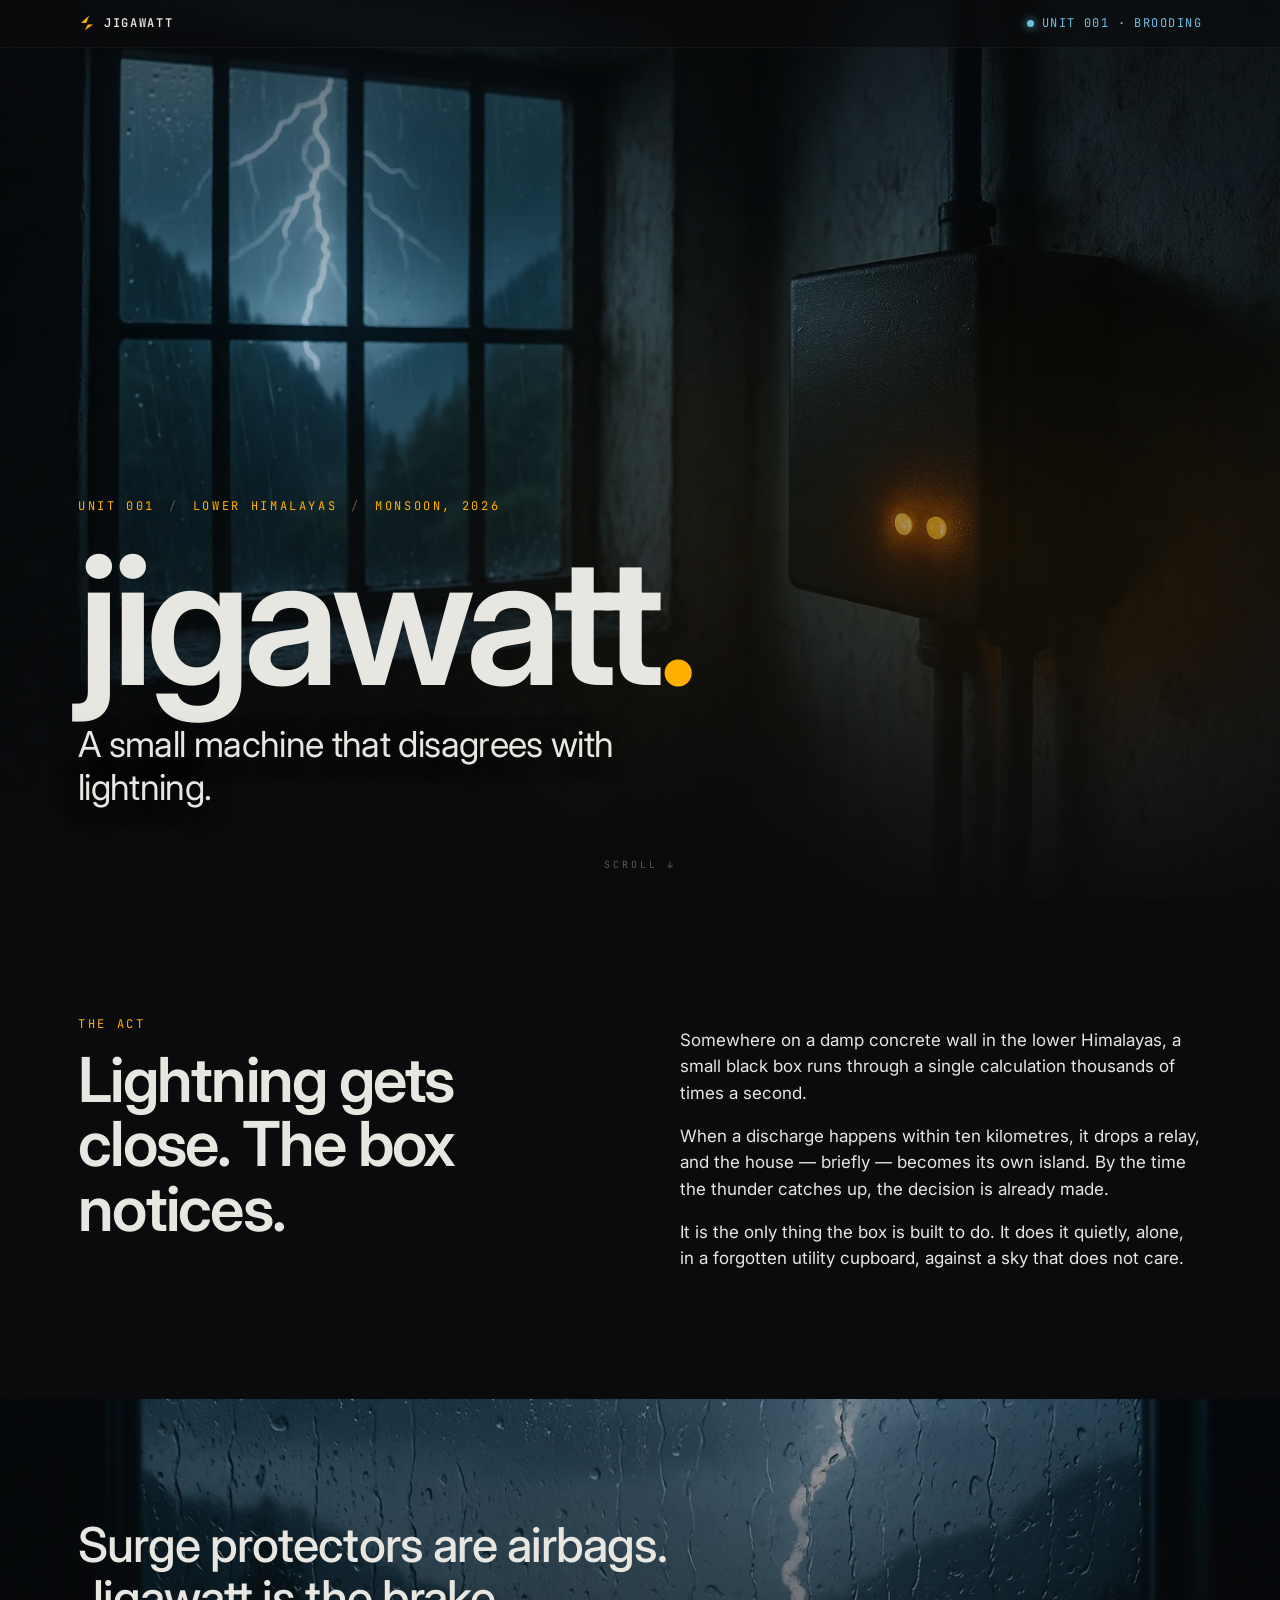
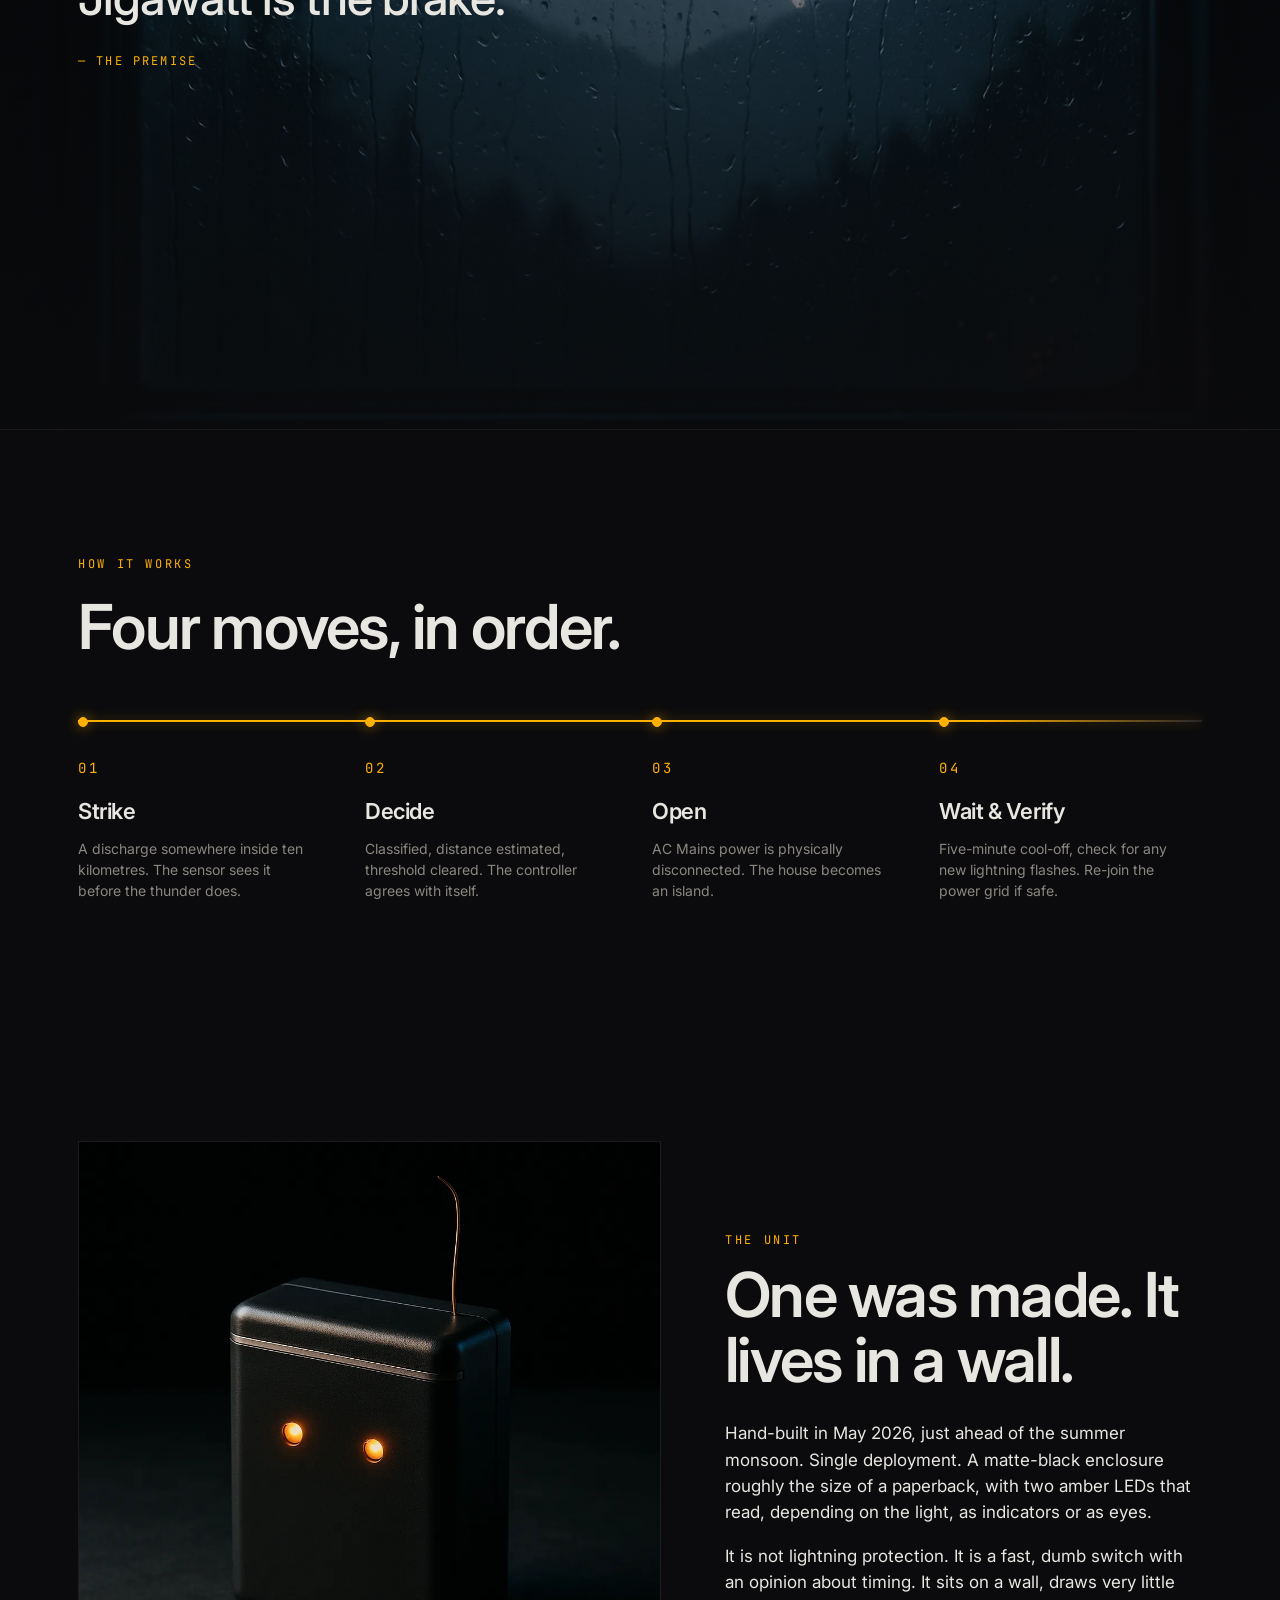
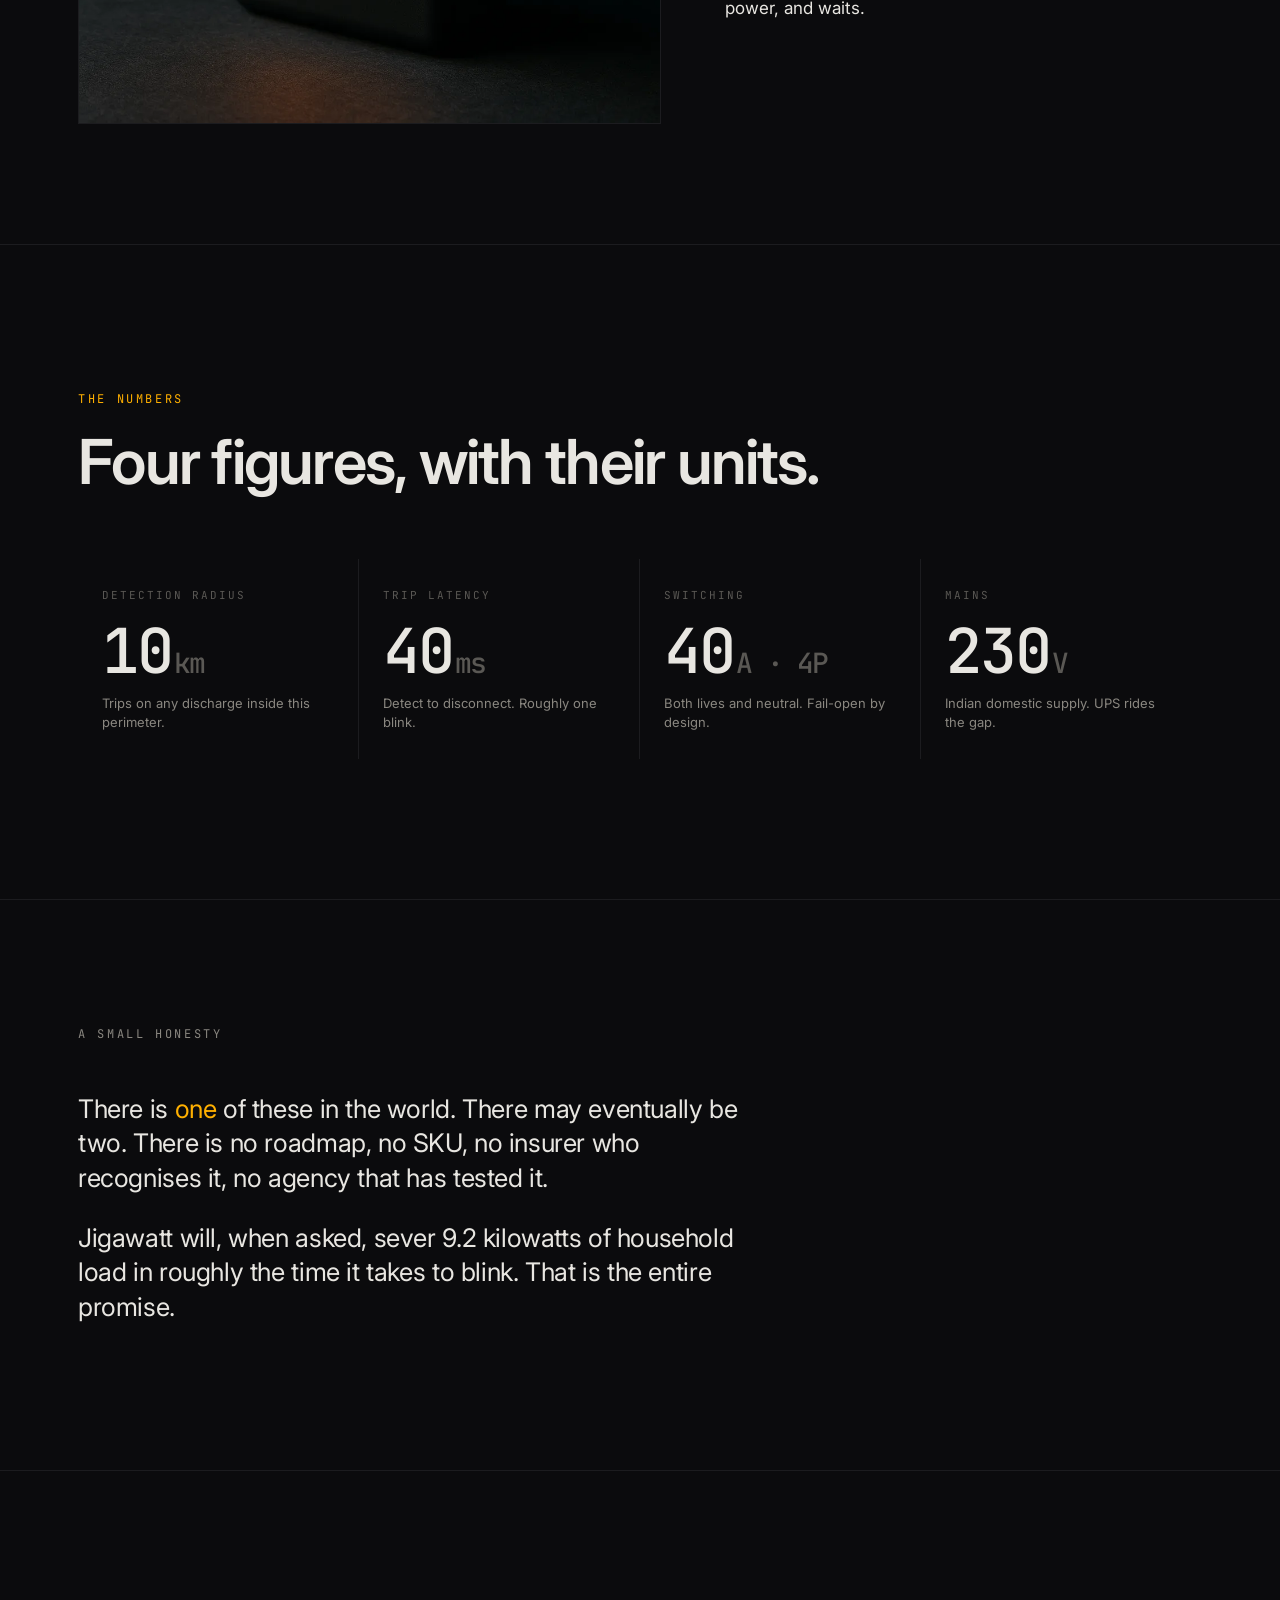
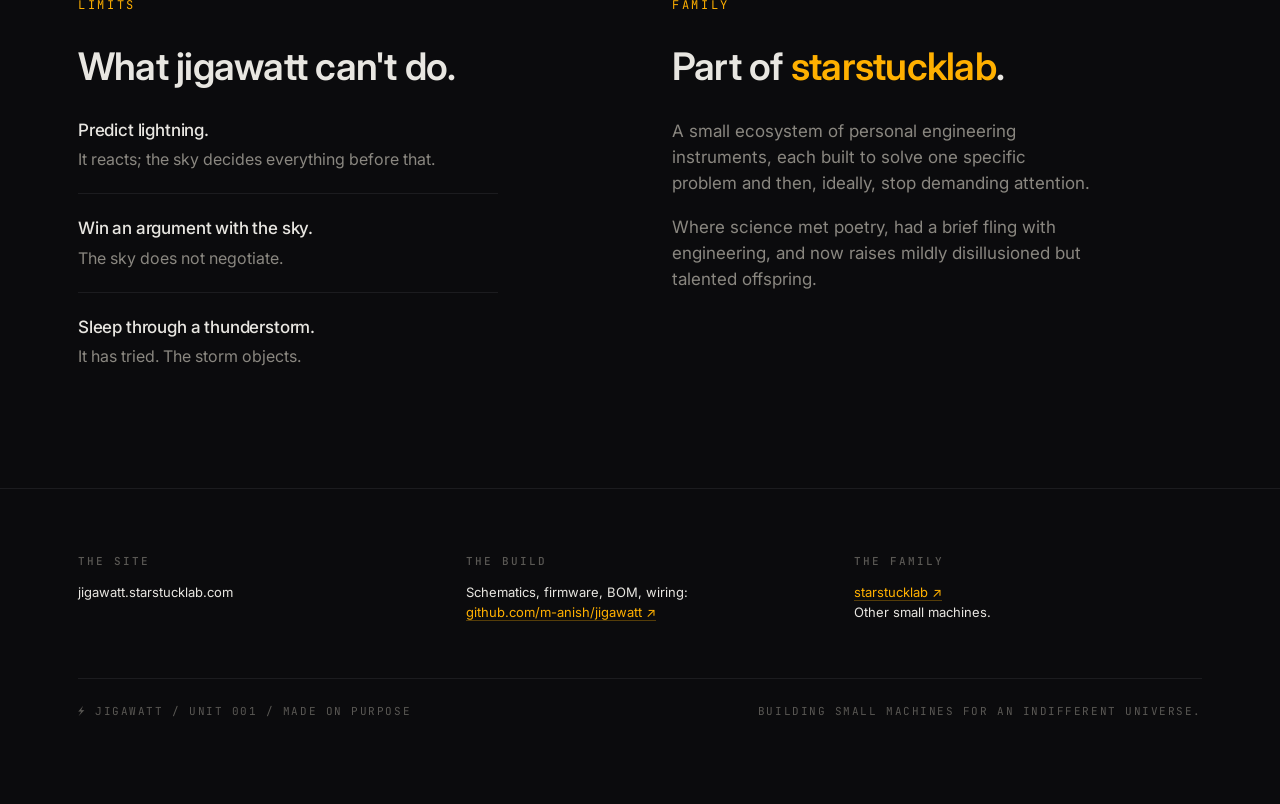
==== docs/index.html @ c7b8e73b "Replace mood-band quote with a jargon-free metaphor 'Surge protectors are insurance. This is a close" ====
<!DOCTYPE html>
<html lang="en">
<head>
  <meta charset="UTF-8" />
  <meta name="viewport" content="width=device-width, initial-scale=1.0" />
  <title>jigawatt — the first one, on purpose</title>
  <meta name="description" content="A small machine that listens for lightning and opens the mains contactor before the storm finishes its sentence. The first jigawatt, made on purpose. A starstucklab project." />
  <meta property="og:title" content="jigawatt" />
  <meta property="og:description" content="A small machine that disagrees with lightning. A starstucklab project." />
  <meta property="og:image" content="https://jigawatt.starstucklab.com/assets/hero.webp" />
  <meta property="og:type" content="website" />
  <meta name="theme-color" content="#0b0b0d" />

  <link rel="preconnect" href="https://fonts.googleapis.com">
  <link rel="preconnect" href="https://fonts.gstatic.com" crossorigin>
  <link href="https://fonts.googleapis.com/css2?family=Inter:wght@400;500;600&family=JetBrains+Mono:wght@400;500;600&display=swap" rel="stylesheet">
  <link rel="stylesheet" href="styles.css" />
  <link rel="icon" type="image/svg+xml" href="assets/mark.svg" />
</head>
<body>

<!-- ============ TOP BAR ============ -->
<header class="topbar">
  <div class="topbar-inner">
    <a href="#" class="brand">
      <img src="assets/mark.svg" alt="" aria-hidden="true" />
      jigawatt
    </a>
    <span class="status">
      <span class="dot"></span>
      <span class="status-text">Unit 001 · Brooding</span>
    </span>
  </div>
</header>

<!-- ============ HERO ============ -->
<section class="hero">
  <div class="hero-inner">
    <div class="hero-eyebrow">
      <span>Unit 001</span>
      <span class="sep">/</span>
      <span>Lower Himalayas</span>
      <span class="sep">/</span>
      <span>Monsoon, 2026</span>
    </div>
    <h1>jigawatt<span class="tail">.</span></h1>
    <p class="hero-tag">A small machine that disagrees with lightning.</p>
  </div>
  <div class="hero-scroll">scroll ↓</div>
</section>


<!-- ============ THE ACT ============ -->
<section class="text" id="act">
  <div class="wrap">
    <div class="cols-two">
      <div>
        <span class="kicker">The act</span>
        <h2 class="headline">Lightning gets close. The box notices.</h2>
      </div>
      <div class="prose">
        <p>
          Somewhere on a damp concrete wall in the lower Himalayas, a small black
          box runs through a single calculation thousands of times a second.
        </p>
        <p>
          When a discharge happens within ten kilometres, it drops a relay, and
          the house — briefly — becomes its own island. By the time the thunder
          catches up, the decision is already made.
        </p>
        <p>
          It is the only thing the box is built to do. It does it quietly,
          alone, in a forgotten utility cupboard, against a sky that does not
          care.
        </p>
      </div>
    </div>
  </div>
</section>


<!-- ============ MOOD BAND ============ -->
<section class="band mood">
  <div class="band-inner">
    <p class="band-quote">
      Surge protectors are airbags. Jigawatt is the brake.
    </p>
    <span class="band-attribution">— the premise</span>
  </div>
</section>


<!-- ============ TIMELINE / HOW IT WORKS ============ -->
<section class="timeline-section">
  <div class="wrap">
    <span class="kicker">How it works</span>
    <h2 class="headline">Four moves, in order.</h2>

    <div class="timeline" aria-label="How jigawatt works, in four steps">
      <div class="timeline-track" aria-hidden="true"></div>
      <ol class="timeline-steps">
        <li class="timeline-step">
          <span class="num">01</span>
          <span class="dot" aria-hidden="true"></span>
          <h3>Strike</h3>
          <p>A discharge somewhere inside ten kilometres. The sensor sees it before the thunder does.</p>
        </li>
        <li class="timeline-step">
          <span class="num">02</span>
          <span class="dot" aria-hidden="true"></span>
          <h3>Decide</h3>
          <p>Classified, distance estimated, threshold cleared. The controller agrees with itself.</p>
        </li>
        <li class="timeline-step">
          <span class="num">03</span>
          <span class="dot" aria-hidden="true"></span>
          <h3>Open</h3>
          <p>AC Mains power is physically disconnected. The house becomes an island.</p>
        </li>
        <li class="timeline-step">
          <span class="num">04</span>
          <span class="dot" aria-hidden="true"></span>
          <h3>Wait &amp; Verify</h3>
          <p>Five-minute cool-off, check for any new lightning flashes. Re-join the power grid if safe.</p>
        </li>
      </ol>
    </div>
  </div>
</section>


<!-- ============ THE UNIT ============ -->
<section class="feature">
  <div class="wrap">
    <div class="feature-grid">
      <div class="feature-image">
        <img src="assets/unit.webp" alt="The jigawatt unit: a matte black box with two amber indicator LEDs and a thin copper antenna." />
      </div>
      <div class="feature-text">
        <span class="kicker">The unit</span>
        <h2 class="headline">One was made. It lives in a wall.</h2>
        <div class="prose">
          <p>
            Hand-built in May 2026, just ahead of the summer monsoon. Single
            deployment. A matte-black enclosure
            roughly the size of a paperback, with two amber LEDs that read,
            depending on the light, as indicators or as eyes.
          </p>
          <p>
            It is not lightning protection. It is a fast, dumb switch with an
            opinion about timing. It sits on a wall, draws very little power,
            and waits.
          </p>
        </div>
      </div>
    </div>
  </div>
</section>


<!-- ============ THE NUMBERS ============ -->
<section class="numbers">
  <div class="wrap">
    <span class="kicker">The numbers</span>
    <h2 class="headline" style="margin-bottom:64px;">Four figures, with their units.</h2>
    <div class="numbers-grid">
      <div>
        <div class="label">Detection radius</div>
        <div class="big">10<span class="u">km</span></div>
        <div class="sub">Trips on any discharge inside this perimeter.</div>
      </div>
      <div>
        <div class="label">Trip latency</div>
        <div class="big">40<span class="u">ms</span></div>
        <div class="sub">Detect to disconnect. Roughly one blink.</div>
      </div>
      <div>
        <div class="label">Switching</div>
        <div class="big">40<span class="u">A · 4P</span></div>
        <div class="sub">Both lives and neutral. Fail-open by design.</div>
      </div>
      <div>
        <div class="label">Mains</div>
        <div class="big">230<span class="u">V</span></div>
        <div class="sub">Indian domestic supply. UPS rides the gap.</div>
      </div>
    </div>
  </div>
</section>


<!-- ============ WHAT IT ISN'T ============ -->
<section class="honesty">
  <div class="wrap">
    <span class="kicker">A small honesty</span>
    <div class="prose">
      <p>
        There is <em>one</em> of these in the world. There may eventually be two.
        There is no roadmap, no SKU, no insurer who recognises it, no agency
        that has tested it.
      </p>
      <p>
        Jigawatt will, when asked, sever 9.2 kilowatts of household load
        in roughly the time it takes to blink. That is the entire promise.
      </p>
    </div>
  </div>
</section>


<!-- ============ PROVENANCE ============ -->
<section class="provenance">
  <div class="wrap">
    <div class="cols-two">
      <div>
        <span class="kicker">Limits</span>
        <h2>What jigawatt can't do.</h2>
        <ul class="cant-list">
          <li>
            <strong>Predict lightning.</strong>
            It reacts; the sky decides everything before that.
          </li>
          <li>
            <strong>Win an argument with the sky.</strong>
            The sky does not negotiate.
          </li>
          <li>
            <strong>Sleep through a thunderstorm.</strong>
            It has tried. The storm objects.
          </li>
        </ul>
      </div>
      <div>
        <span class="kicker">Family</span>
        <h2>Part of <a href="https://starstucklab.com">starstucklab</a>.</h2>
        <p>
          A small ecosystem of personal engineering instruments, each built to
          solve one specific problem and then, ideally, stop demanding
          attention.
        </p>
        <p>
          Where science met poetry, had a brief fling with engineering, and now
          raises mildly disillusioned but talented offspring.
        </p>
      </div>
    </div>
  </div>
</section>


<!-- ============ FOOTER ============ -->
<footer>
  <div class="wrap">
    <div class="cols">
      <div>
        <h4>The site</h4>
        <p>jigawatt.starstucklab.com</p>
      </div>
      <div>
        <h4>The build</h4>
        <p>
          Schematics, firmware, BOM, wiring:<br>
          <a href="https://github.com/m-anish/jigawatt">github.com/m-anish/jigawatt&nbsp;↗</a>
        </p>
      </div>
      <div>
        <h4>The family</h4>
        <p>
          <a href="https://github.com/m-anish/starstucklab">starstucklab&nbsp;↗</a><br>
          Other small machines.
        </p>
      </div>
    </div>
    <div class="signoff">
      <span>⚡ Jigawatt / Unit 001 / Made on purpose</span>
      <span>Building small machines for an indifferent universe.</span>
    </div>
  </div>
</footer>


<!-- ============ STRIKE EFFECT OVERLAY ============ -->
<div class="jw-flash" aria-hidden="true"></div>
<svg class="jw-bolt" viewBox="0 0 200 400" aria-hidden="true">
  <path d="M 112 0 L 70 130 L 118 138 L 58 280 L 132 200 L 96 218 L 130 400"/>
  <path d="M 96 218 L 48 332"/>
  <path d="M 58 280 L 28 350"/>
</svg>

<script>
(function() {
  'use strict';
  const reduced = window.matchMedia('(prefers-reduced-motion: reduce)').matches;

  // ---------- timeline: light up sequentially when in view ----------
  const tlObs = new IntersectionObserver(function(entries) {
    entries.forEach(function(e) {
      if (e.isIntersecting) {
        e.target.classList.add('in-view');
        tlObs.unobserve(e.target);
      }
    });
  }, { threshold: 0.3 });
  document.querySelectorAll('.timeline').forEach(function(el) { tlObs.observe(el); });

  if (reduced) return;

  // ---------- strike + restore: the page goes greyscale, then comes back ----------
  const act     = document.getElementById('act');
  const restore = document.querySelector('.band.mood');
  const flash   = document.querySelector('.jw-flash');
  const bolt    = document.querySelector('.jw-bolt');
  const status  = document.querySelector('.status-text');
  if (!act || !restore || !flash || !bolt || !status) return;

  const BROODING = 'Unit 001 · Brooding';
  const TRIPPED  = 'Unit 001 · Tripped';

  let fired = false;
  const strikeObs = new IntersectionObserver(function(entries) {
    entries.forEach(function(e) {
      if (e.isIntersecting && !fired) {
        fired = true;
        runStrike();
        strikeObs.disconnect();
      }
    });
  }, { threshold: 0.35 });
  strikeObs.observe(act);

  // The restore observer arms itself only after the strike has fired;
  // entering the unit feature returns the page to colour.
  let restored = false;
  const restoreObs = new IntersectionObserver(function(entries) {
    entries.forEach(function(e) {
      if (e.isIntersecting && fired && !restored) {
        restored = true;
        runRestore();
        restoreObs.disconnect();
      }
    });
  }, { threshold: 0.4 });
  restoreObs.observe(restore);

  function runStrike() {
    // t=0: flash + bolt + shake fire; page begins desaturating
    document.body.classList.add('jw-shake');
    document.body.classList.add('tripped');
    flash.classList.add('on');
    bolt.classList.add('on');
    status.textContent = TRIPPED;

    // t≈130ms: flash clears
    setTimeout(function() { flash.classList.remove('on'); }, 130);

    // t≈320ms: bolt fades
    setTimeout(function() { bolt.classList.remove('on'); }, 320);

    // t≈420ms: stop shake — the page is now grey, the topbar is the only colour
    setTimeout(function() { document.body.classList.remove('jw-shake'); }, 420);
  }

  function runRestore() {
    // colour returns; status drops back to Brooding
    document.body.classList.remove('tripped');
    status.textContent = BROODING;
  }
})();
</script>

</body>
</html>
---- docs/styles.css ----
/* ============================================================
   jigawatt / unit 001
   marketing site — lab notebook meets high-voltage signage
   ============================================================ */

:root {
  --bg:        #0b0b0d;
  --bg-elev:   #131316;
  --bg-card:   #161619;
  --text:      #e8e6e1;
  --text-dim:  #8a8780;
  --text-mute: #5a5854;
  --accent:    #ffb000;
  --accent-2:  #6ec1e4;
  --border:    #26262a;
  --border-2:  #1c1c1f;

  --mono: 'JetBrains Mono', 'IBM Plex Mono', 'SFMono-Regular', ui-monospace, Menlo, monospace;
  --sans: 'Inter', -apple-system, BlinkMacSystemFont, 'Segoe UI', system-ui, sans-serif;

  --maxw: 1180px;
}

* { box-sizing: border-box; }

html, body {
  margin: 0;
  padding: 0;
  background: var(--bg);
  color: var(--text);
  font-family: var(--sans);
  font-size: 16px;
  line-height: 1.55;
  -webkit-font-smoothing: antialiased;
  -moz-osx-font-smoothing: grayscale;
}

a {
  color: var(--accent);
  text-decoration: none;
  border-bottom: 1px solid rgba(255,176,0,0.3);
  transition: border-color 120ms ease, color 120ms ease;
}
a:hover { border-color: var(--accent); }

/* Heading anchors: the amber colour identifies the link.
   An underline at heading size competes with the weight. */
h1 a, h2 a, h3 a {
  border-bottom: none;
}
h1 a:hover, h2 a:hover, h3 a:hover {
  border-bottom: none;
  opacity: 0.8;
}

::selection { background: var(--accent); color: #0b0b0d; }

/* ---------- layout ---------- */

.wrap {
  max-width: var(--maxw);
  margin: 0 auto;
  padding: 0 28px;
  position: relative;
}

section.text {
  padding: 110px 0;
}

p { color: var(--text); max-width: 64ch; }
p.lead {
  font-size: clamp(20px, 2.2vw, 26px);
  color: var(--text);
  max-width: 30ch;
  line-height: 1.25;
  letter-spacing: -0.01em;
}
p.dim { color: var(--text-dim); }

.kicker {
  font-family: var(--mono);
  font-size: 12px;
  letter-spacing: 0.22em;
  color: var(--accent);
  text-transform: uppercase;
  margin-bottom: 22px;
  display: inline-block;
}

h2.headline {
  font-size: clamp(34px, 5vw, 62px);
  letter-spacing: -0.028em;
  font-weight: 600;
  margin: 0 0 28px;
  line-height: 1.04;
  max-width: 22ch;
}

/* ---------- top bar ---------- */

.topbar {
  position: fixed;
  top: 0; left: 0; right: 0;
  z-index: 20;
  backdrop-filter: blur(10px) saturate(120%);
  -webkit-backdrop-filter: blur(10px) saturate(120%);
  background: rgba(11,11,13,0.55);
  border-bottom: 1px solid rgba(255,255,255,0.04);
}
.topbar-inner {
  max-width: var(--maxw);
  margin: 0 auto;
  padding: 14px 28px;
  display: flex;
  align-items: center;
  gap: 22px;
  font-family: var(--mono);
  font-size: 12px;
  letter-spacing: 0.12em;
  text-transform: uppercase;
  color: var(--text-dim);
}
.topbar .brand {
  display: inline-flex;
  align-items: center;
  gap: 8px;
  color: var(--text);
  font-weight: 600;
  letter-spacing: 0.14em;
  border: none;
}
.topbar .brand img { height: 18px; width: auto; }
.topbar .status {
  margin-left: auto;
  display: inline-flex;
  align-items: center;
  gap: 8px;
}
/* Status indicator: led colour and text track the device state.
   Brooding = blue (waiting, calm). Tripped = amber (active, alert).
   The text colour follows the led so they read as one signal. */
.topbar .status-text {
  color: var(--accent-2);
  transition: color 500ms ease;
}
.topbar .status .dot {
  width: 7px; height: 7px; border-radius: 50%;
  background: var(--accent-2);
  box-shadow: 0 0 10px var(--accent-2);
  animation: pulse 2.6s ease-in-out infinite;
  transition: background-color 500ms ease, box-shadow 500ms ease;
}
@keyframes pulse {
  0%, 100% { opacity: 1; }
  50%      { opacity: 0.35; }
}

/* ---------- hero (full-bleed) ---------- */

.hero {
  position: relative;
  min-height: 100vh;
  width: 100%;
  background-image:
    linear-gradient(180deg,
      rgba(11,11,13,0.55) 0%,
      rgba(11,11,13,0.15) 35%,
      rgba(11,11,13,0.55) 75%,
      rgba(11,11,13,0.95) 100%),
    url("assets/hero.webp");
  background-size: cover;
  background-position: center;
  display: flex;
  align-items: flex-end;
  overflow: hidden;
}
.hero::after {
  content: "";
  position: absolute;
  inset: 0;
  pointer-events: none;
  background: radial-gradient(ellipse at 80% 60%, rgba(255,176,0,0.06) 0%, transparent 50%);
}
.hero-inner {
  max-width: var(--maxw);
  margin: 0 auto;
  padding: 0 28px 90px;
  width: 100%;
  position: relative;
  z-index: 2;
}

.hero-eyebrow {
  font-family: var(--mono);
  font-size: 12px;
  letter-spacing: 0.22em;
  color: var(--accent);
  text-transform: uppercase;
  margin-bottom: 24px;
  display: flex;
  gap: 14px;
  align-items: center;
  flex-wrap: wrap;
}
.hero-eyebrow .sep { color: var(--text-mute); }

.hero h1 {
  font-size: clamp(72px, 14vw, 200px);
  line-height: 0.9;
  letter-spacing: -0.045em;
  margin: 0 0 22px;
  font-weight: 600;
  color: var(--text);
}
.hero h1 .tail { color: var(--accent); }

.hero-tag {
  font-family: var(--sans);
  font-size: clamp(24px, 2.8vw, 36px);
  font-weight: 400;
  color: var(--text);
  max-width: 26ch;
  letter-spacing: -0.018em;
  line-height: 1.22;
  margin: 0;
  text-shadow: 0 2px 24px rgba(0,0,0,0.5);
}

/* scroll cue */
.hero-scroll {
  position: absolute;
  bottom: 28px;
  left: 50%;
  transform: translateX(-50%);
  font-family: var(--mono);
  font-size: 10px;
  letter-spacing: 0.3em;
  text-transform: uppercase;
  color: var(--text-mute);
  z-index: 2;
}

/* ---------- text sections ---------- */

section.text .kicker { margin-bottom: 14px; }

.cols-two {
  display: grid;
  grid-template-columns: 1fr 1fr;
  gap: 80px;
  align-items: start;
}
@media (max-width: 800px) {
  .cols-two { grid-template-columns: 1fr; gap: 32px; }
}

.prose p {
  font-size: 17px;
  color: var(--text);
}
.prose p + p { margin-top: 16px; }
.prose em { color: var(--text); font-style: italic; }

/* ---------- full-bleed image bands ---------- */

.band {
  position: relative;
  width: 100%;
  min-height: 70vh;
  background-size: cover;
  background-position: center;
}
.band.mood {
  background-image:
    linear-gradient(180deg, rgba(11,11,13,0.4), rgba(11,11,13,0.85)),
    url("assets/mood.webp");
}
.band-inner {
  max-width: var(--maxw);
  margin: 0 auto;
  padding: 120px 28px;
  position: relative;
  z-index: 2;
}
.band-quote {
  font-size: clamp(28px, 4vw, 48px);
  letter-spacing: -0.02em;
  line-height: 1.1;
  font-weight: 500;
  max-width: 22ch;
  margin: 0;
  color: var(--text);
}
.band-attribution {
  font-family: var(--mono);
  font-size: 12px;
  letter-spacing: 0.18em;
  text-transform: uppercase;
  color: var(--accent);
  margin-top: 28px;
  display: inline-block;
}

/* ---------- timeline ---------- */

.timeline-section {
  padding: 120px 0;
  border-top: 1px solid var(--border-2);
}
.timeline {
  margin-top: 60px;
  position: relative;
}
.timeline-track {
  position: relative;
  height: 2px;
  background: var(--border);
  margin-bottom: 28px;
  overflow: visible;
}
.timeline-track::before {
  content: "";
  position: absolute;
  top: 0; left: 0;
  height: 100%;
  width: 0;
  background: linear-gradient(90deg, var(--accent) 0%, var(--accent) 80%, rgba(255,176,0,0.0) 100%);
  box-shadow: 0 0 12px rgba(255,176,0,0.4);
  transition: width 1.8s cubic-bezier(.22,.61,.36,1);
}
.timeline.in-view .timeline-track::before {
  width: 100%;
}

.timeline-steps {
  list-style: none;
  margin: 0;
  padding: 0;
  display: grid;
  grid-template-columns: repeat(4, 1fr);
  gap: 24px;
  position: relative;
}
.timeline-step {
  position: relative;
  padding-top: 8px;
}
.timeline-step .dot {
  position: absolute;
  top: -33px; left: 0;
  width: 10px; height: 10px;
  border-radius: 50%;
  background: var(--bg);
  border: 1.5px solid var(--border);
  transition: background 200ms ease, border-color 200ms ease, box-shadow 300ms ease;
}
.timeline.in-view .timeline-step .dot {
  background: var(--accent);
  border-color: var(--accent);
  box-shadow: 0 0 14px rgba(255,176,0,0.6);
}
.timeline-step:nth-child(1) .dot { transition-delay: 0.10s; }
.timeline-step:nth-child(2) .dot { transition-delay: 0.55s; }
.timeline-step:nth-child(3) .dot { transition-delay: 1.00s; }
.timeline-step:nth-child(4) .dot { transition-delay: 1.45s; }

.timeline-step .num {
  font-family: var(--mono);
  font-size: 14px;
  letter-spacing: 0.18em;
  color: var(--text-mute);
  display: block;
  margin-bottom: 14px;
  transition: color 300ms ease;
}
.timeline.in-view .timeline-step .num { color: var(--accent); }
.timeline-step:nth-child(1) .num { transition-delay: 0.10s; }
.timeline-step:nth-child(2) .num { transition-delay: 0.55s; }
.timeline-step:nth-child(3) .num { transition-delay: 1.00s; }
.timeline-step:nth-child(4) .num { transition-delay: 1.45s; }

.timeline-step h3 {
  font-size: 22px;
  letter-spacing: -0.02em;
  margin: 0 0 10px;
  font-weight: 600;
  color: var(--text);
}
.timeline-step p {
  font-size: 14px;
  color: var(--text-dim);
  line-height: 1.5;
  margin: 0;
  max-width: 26ch;
}

@media (max-width: 800px) {
  .timeline-steps { grid-template-columns: 1fr 1fr; gap: 36px 24px; }
}
@media (max-width: 480px) {
  .timeline-steps { grid-template-columns: 1fr; gap: 28px; }
  .timeline-track { display: none; }
  .timeline-step { padding-left: 22px; }
  .timeline-step .dot { top: 14px; left: 0; }
}

/* ---------- strike effect overlay ---------- */

.jw-flash {
  position: fixed;
  inset: 0;
  pointer-events: none;
  z-index: 50;
  background:
    radial-gradient(ellipse 60% 60% at 50% 45%,
      rgba(220,235,255,0.55) 0%,
      rgba(150,200,240,0.25) 35%,
      rgba(0,0,0,0) 70%);
  opacity: 0;
  transition: opacity 90ms ease-out;
}
.jw-flash.on { opacity: 1; transition-duration: 30ms; }

.jw-bolt {
  position: fixed;
  top: 8vh; left: 50%;
  transform: translateX(-50%);
  width: clamp(200px, 28vw, 360px);
  height: auto;
  z-index: 51;
  pointer-events: none;
  opacity: 0;
  filter:
    drop-shadow(0 0 18px rgba(180,220,255,0.85))
    drop-shadow(0 0 4px rgba(255,255,255,0.95));
  transition: opacity 90ms ease-out;
}
.jw-bolt.on { opacity: 1; transition-duration: 40ms; }
.jw-bolt path {
  fill: none;
  stroke: #f4f7ff;
  stroke-width: 2.5;
  stroke-linecap: round;
  stroke-linejoin: round;
}

@keyframes jw-shake {
  0%   { transform: translate(0, 0); }
  18%  { transform: translate(-3px, 1px); }
  36%  { transform: translate(3px, -1px); }
  54%  { transform: translate(-2px, 1px); }
  72%  { transform: translate(2px, -1px); }
  90%  { transform: translate(-1px, 0); }
  100% { transform: translate(0, 0); }
}
.jw-shake { animation: jw-shake 420ms cubic-bezier(.36,.07,.19,.97) both; }

/* ---------- tripped state: page desaturates, topbar stays in colour ----------
   The topbar (<header>) is excluded from the filter, so its amber dot + status
   text remain the only source of colour while the page is "tripped". */

section, footer {
  transition: filter 900ms ease;
}
body.tripped section,
body.tripped footer {
  filter: grayscale(1) brightness(0.86);
}

body.tripped .topbar .status-text {
  color: var(--accent);
}
body.tripped .topbar .status .dot {
  background: var(--accent);
  box-shadow: 0 0 16px var(--accent), 0 0 4px var(--accent);
}

@media (prefers-reduced-motion: reduce) {
  .jw-flash, .jw-bolt { display: none !important; }
  .jw-shake { animation: none !important; }
  section, footer { transition: none !important; }
  .timeline-track::before { transition: none !important; width: 100% !important; }
  .timeline-step .dot, .timeline-step .num { transition: none !important; }
}

/* ---------- unit feature (product shot) ---------- */

.feature {
  padding: 120px 0;
}
.feature-grid {
  display: grid;
  grid-template-columns: 1.1fr 0.9fr;
  gap: 64px;
  align-items: center;
}
@media (max-width: 800px) {
  .feature-grid { grid-template-columns: 1fr; gap: 36px; }
}
.feature-image {
  position: relative;
  aspect-ratio: 1 / 1;
  background:
    radial-gradient(ellipse at 60% 40%, rgba(255,176,0,0.06), transparent 60%),
    var(--bg-elev);
  border: 1px solid var(--border-2);
  overflow: hidden;
}
.feature-image img {
  display: block;
  width: 100%;
  height: 100%;
  object-fit: cover;
}
.feature-text .kicker { margin-bottom: 14px; }

/* ---------- the numbers (marketing stats) ---------- */

.numbers {
  padding: 140px 0;
  border-top: 1px solid var(--border-2);
  border-bottom: 1px solid var(--border-2);
}
.numbers-grid {
  display: grid;
  grid-template-columns: repeat(4, 1fr);
  gap: 0;
}
@media (max-width: 800px) {
  .numbers-grid { grid-template-columns: repeat(2, 1fr); }
}
.numbers-grid > div {
  padding: 28px 24px;
  border-right: 1px solid var(--border-2);
}
.numbers-grid > div:last-child { border-right: none; }
@media (max-width: 800px) {
  .numbers-grid > div:nth-child(2) { border-right: none; }
  .numbers-grid > div { border-bottom: 1px solid var(--border-2); }
  .numbers-grid > div:nth-last-child(-n+2) { border-bottom: none; }
}
.numbers .label {
  font-family: var(--mono);
  font-size: 11px;
  letter-spacing: 0.18em;
  text-transform: uppercase;
  color: var(--text-mute);
  margin-bottom: 16px;
}
.numbers .big {
  font-family: var(--mono);
  font-size: clamp(36px, 5vw, 62px);
  font-weight: 500;
  letter-spacing: -0.03em;
  color: var(--text);
  line-height: 1;
}
.numbers .big .u {
  color: var(--text-mute);
  font-size: 0.45em;
  margin-left: 2px;
}
.numbers .sub {
  font-size: 13px;
  color: var(--text-dim);
  margin-top: 12px;
  line-height: 1.45;
}

/* ---------- isn't (honesty section) ---------- */

.honesty {
  padding: 120px 0;
}
.honesty .kicker { color: var(--text-dim); }
.honesty p {
  font-size: clamp(20px, 2vw, 26px);
  line-height: 1.35;
  letter-spacing: -0.015em;
  max-width: 42ch;
  color: var(--text);
  font-weight: 400;
}
.honesty p + p { margin-top: 22px; }
.honesty em { color: var(--accent); font-style: normal; }

/* ---------- provenance ---------- */

.provenance {
  padding: 120px 0;
  border-top: 1px solid var(--border-2);
}
.provenance .cols-two { gap: 64px; }
.provenance h2 {
  font-size: clamp(28px, 3vw, 38px);
  letter-spacing: -0.02em;
  margin: 0 0 22px;
  font-weight: 600;
}
.provenance p {
  font-size: 17px;
  color: var(--text-dim);
  max-width: 38ch;
}
.provenance p + p { margin-top: 14px; }

.cant-list {
  list-style: none;
  padding: 0;
  margin: 0;
  max-width: 42ch;
}
.cant-list li {
  padding: 22px 0;
  border-bottom: 1px solid var(--border-2);
  font-size: 16px;
  line-height: 1.5;
  color: var(--text-dim);
}
.cant-list li:first-child { padding-top: 0; }
.cant-list li:last-child { border-bottom: none; padding-bottom: 0; }
.cant-list li strong {
  display: block;
  color: var(--text);
  font-weight: 500;
  font-size: 17px;
  letter-spacing: -0.01em;
  margin-bottom: 4px;
}

/* ---------- footer ---------- */

footer {
  border-top: 1px solid var(--border-2);
  padding: 64px 0 84px;
  color: var(--text-dim);
  font-size: 13px;
}
footer .cols {
  display: grid;
  grid-template-columns: repeat(3, 1fr);
  gap: 40px;
}
@media (max-width: 700px) {
  footer .cols { grid-template-columns: 1fr; }
}
footer h4 {
  font-family: var(--mono);
  font-size: 11px;
  letter-spacing: 0.18em;
  color: var(--text-mute);
  text-transform: uppercase;
  margin: 0 0 12px;
  font-weight: 500;
}
footer p { margin: 0; max-width: none; }
footer .signoff {
  margin-top: 56px;
  padding-top: 24px;
  border-top: 1px solid var(--border-2);
  font-family: var(--mono);
  font-size: 11px;
  letter-spacing: 0.14em;
  color: var(--text-mute);
  display: flex;
  justify-content: space-between;
  gap: 18px;
  flex-wrap: wrap;
  text-transform: uppercase;
}
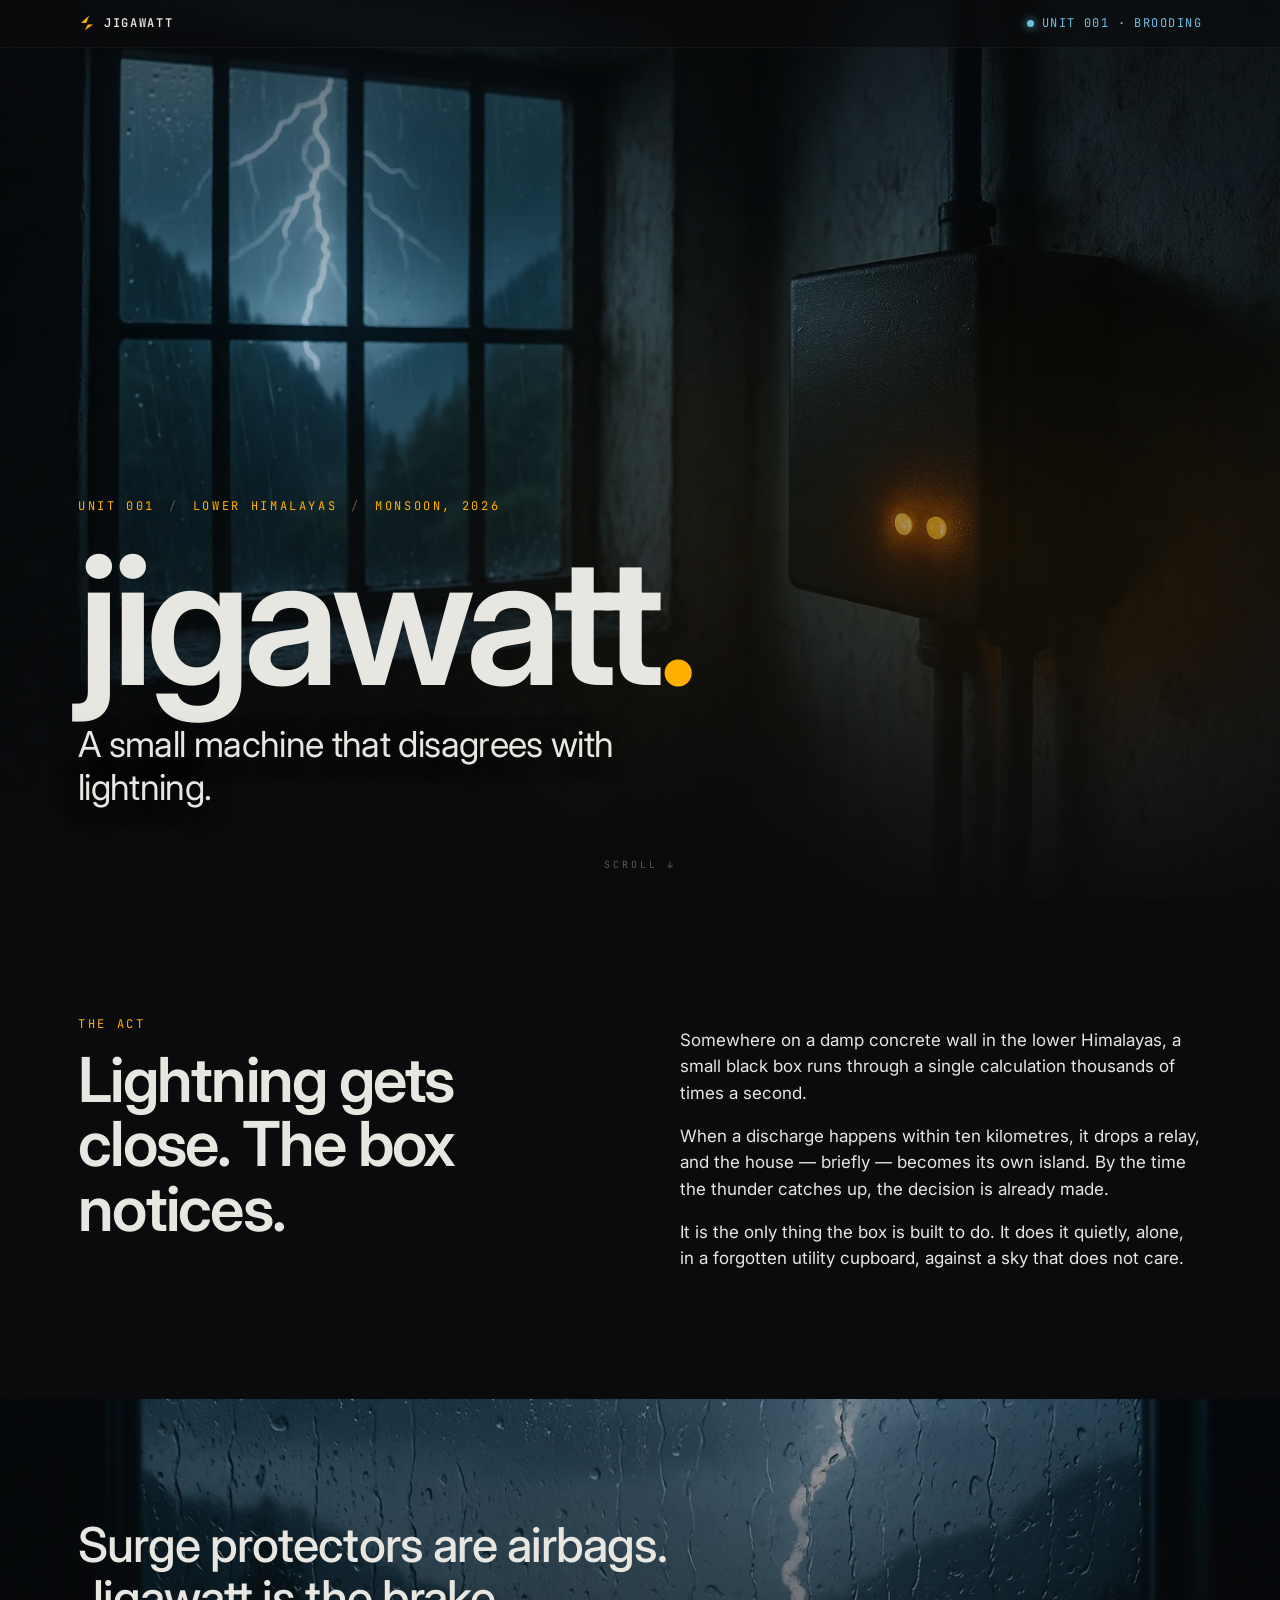
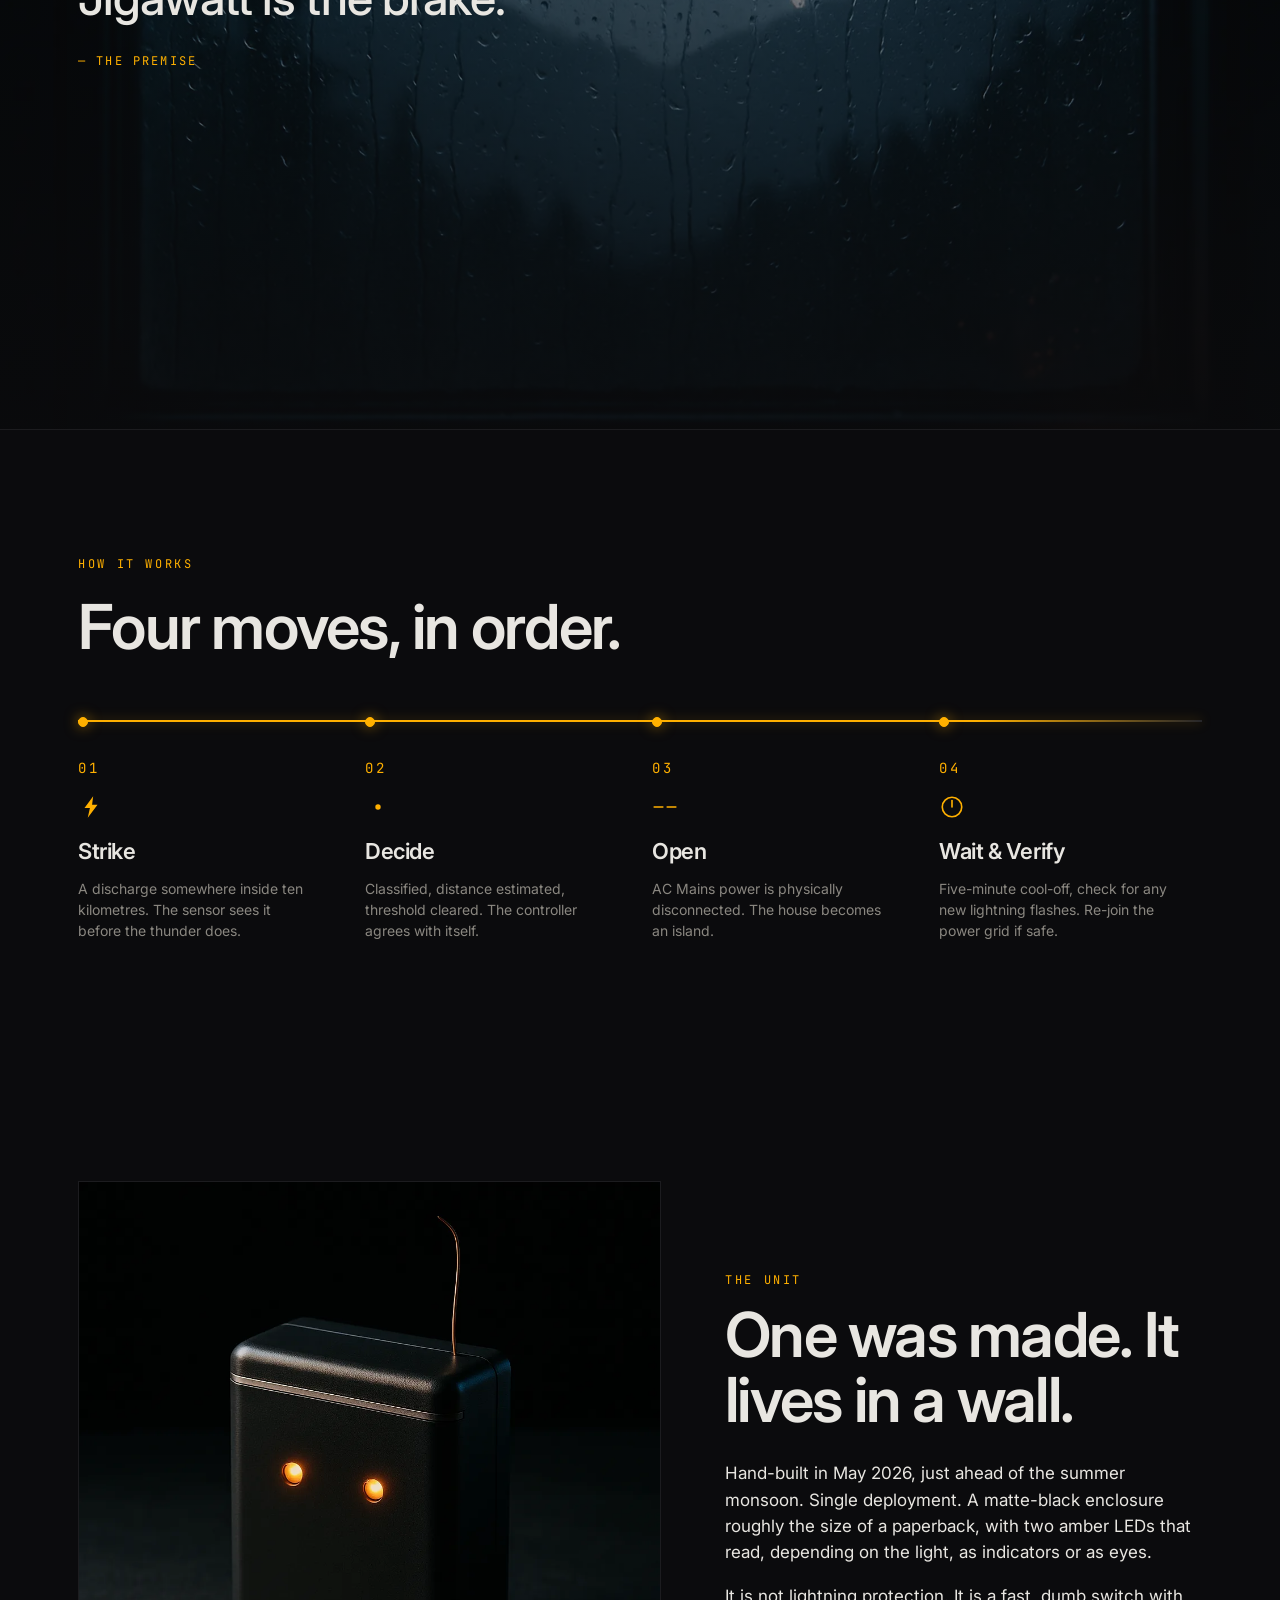
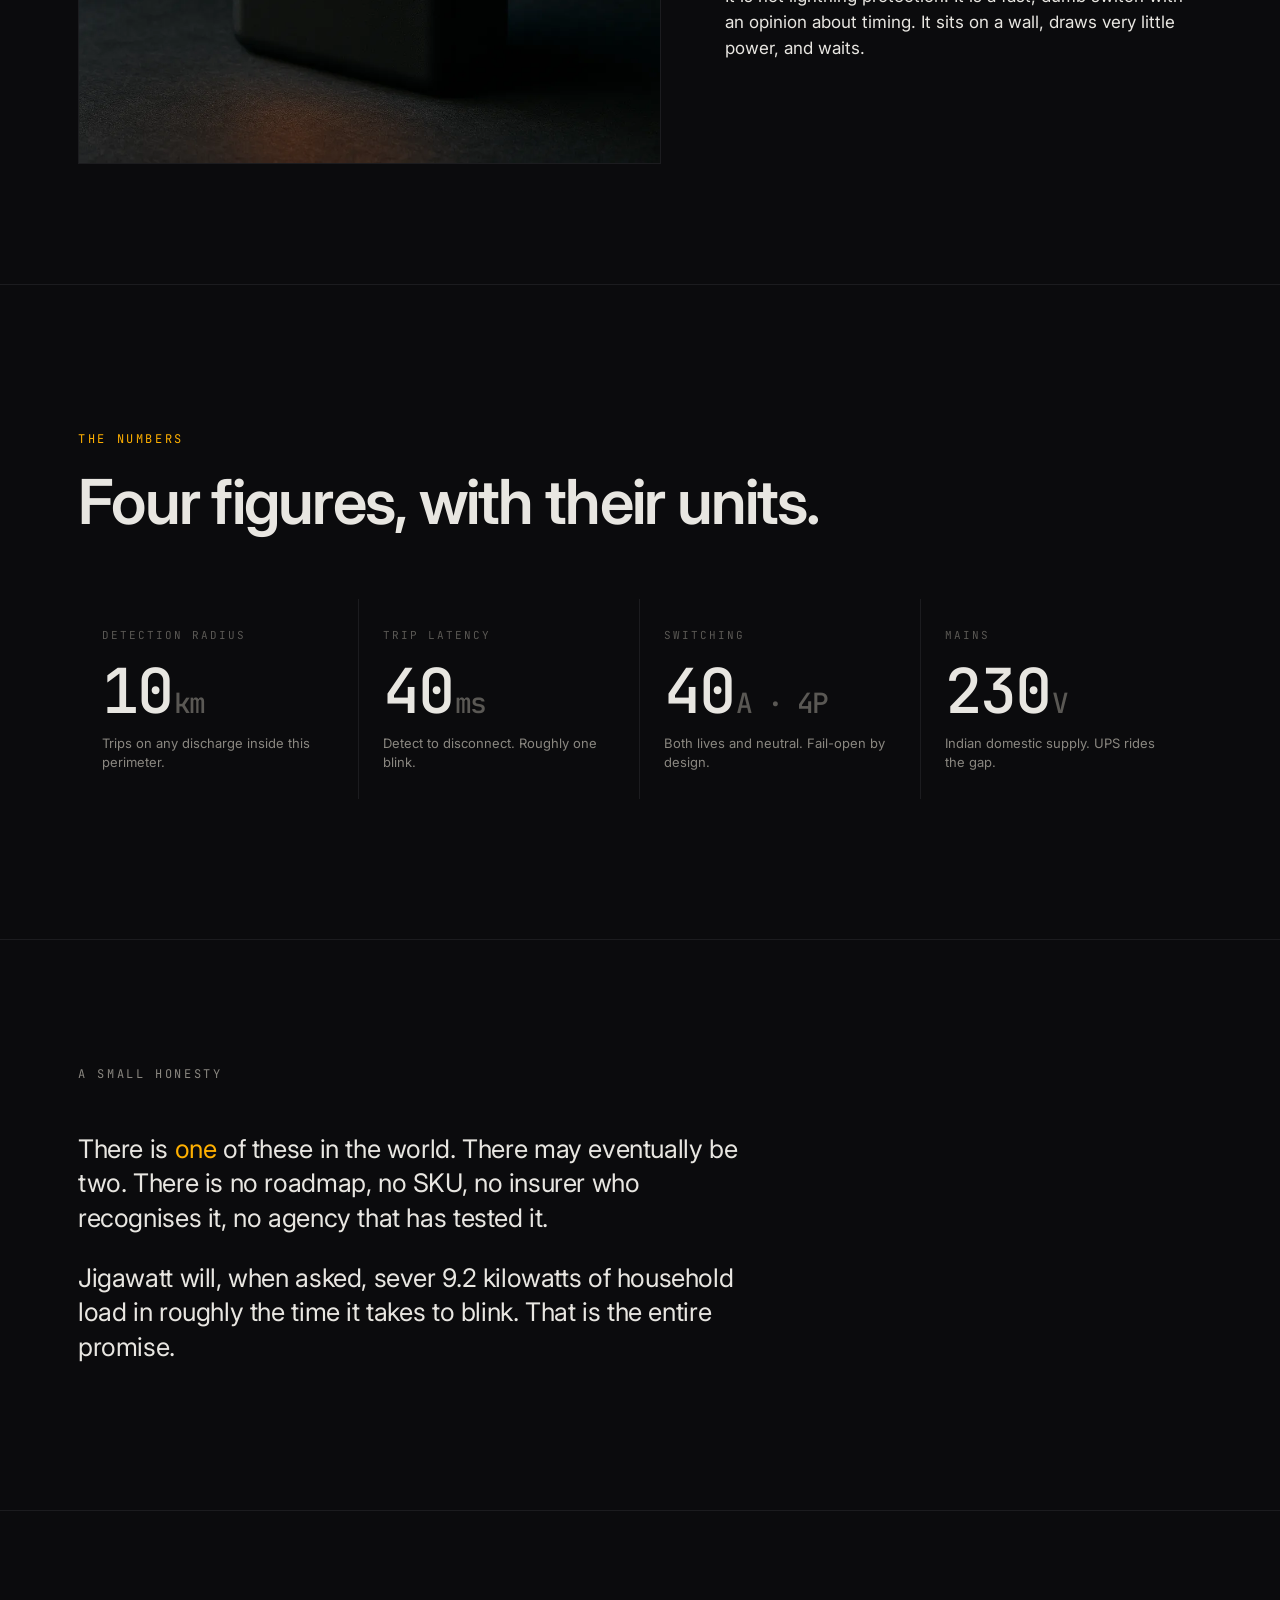
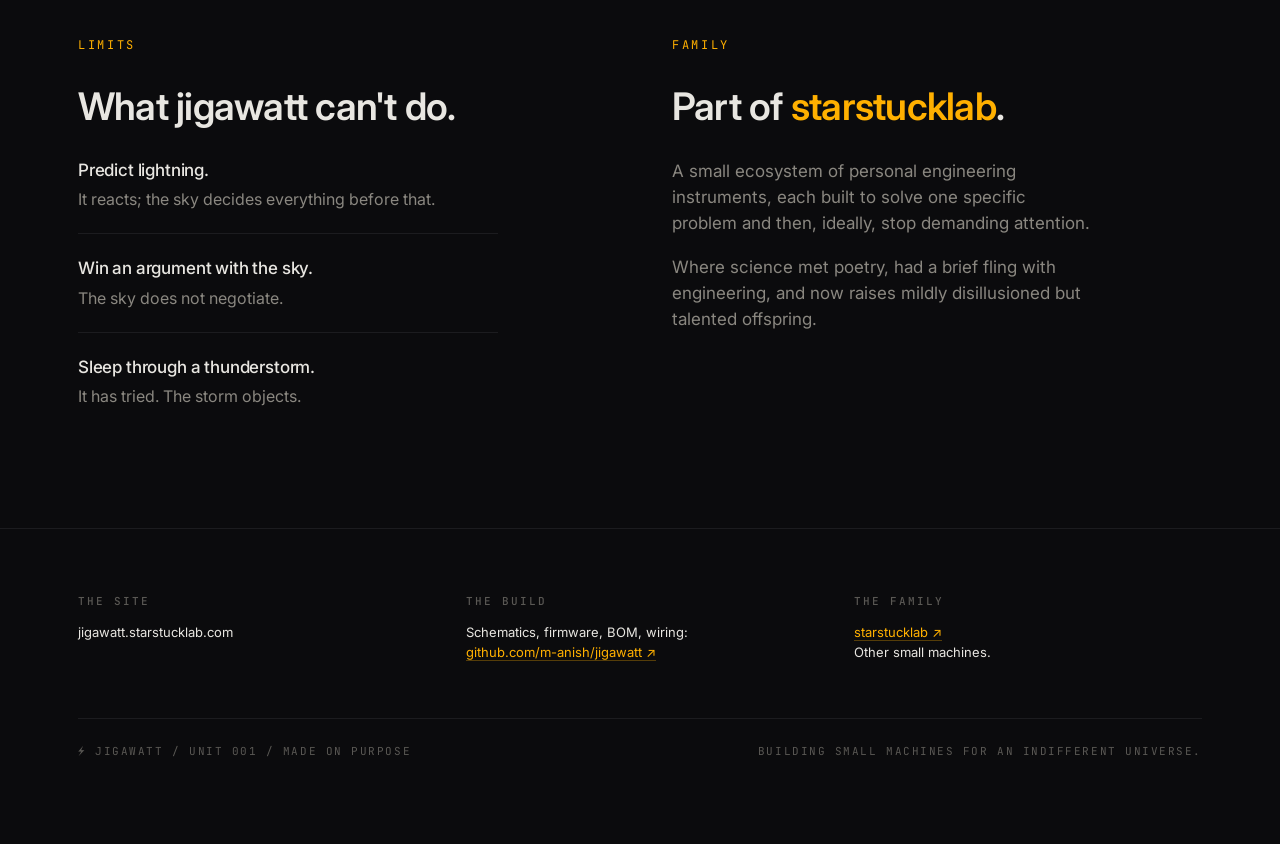
==== commit 6adec6a6: "Higher activation thresholds + per-step icons with subtle motion - Timeline trigger threshold 0.3 ->" ====
--- a/docs/index.html
+++ b/docs/index.html
@@ -102,24 +102,40 @@
         <li class="timeline-step">
           <span class="num">01</span>
           <span class="dot" aria-hidden="true"></span>
+          <svg class="step-icon icon-strike" viewBox="0 0 24 24" aria-hidden="true">
+            <path d="M14 2 L6 13 L11 13 L9 22 L18 10 L13 10 Z"/>
+          </svg>
           <h3>Strike</h3>
           <p>A discharge somewhere inside ten kilometres. The sensor sees it before the thunder does.</p>
         </li>
         <li class="timeline-step">
           <span class="num">02</span>
           <span class="dot" aria-hidden="true"></span>
+          <svg class="step-icon icon-decide" viewBox="0 0 24 24" aria-hidden="true">
+            <circle cx="12" cy="12" r="2.5"/>
+            <circle class="ring" cx="12" cy="12" r="6"/>
+            <circle class="ring" cx="12" cy="12" r="10"/>
+          </svg>
           <h3>Decide</h3>
           <p>Classified, distance estimated, threshold cleared. The controller agrees with itself.</p>
         </li>
         <li class="timeline-step">
           <span class="num">03</span>
           <span class="dot" aria-hidden="true"></span>
+          <svg class="step-icon icon-open" viewBox="0 0 24 24" aria-hidden="true">
+            <line x1="2"  y1="12" x2="10" y2="12"/>
+            <line x1="14" y1="12" x2="22" y2="12"/>
+          </svg>
           <h3>Open</h3>
           <p>AC Mains power is physically disconnected. The house becomes an island.</p>
         </li>
         <li class="timeline-step">
           <span class="num">04</span>
           <span class="dot" aria-hidden="true"></span>
+          <svg class="step-icon icon-wait" viewBox="0 0 24 24" aria-hidden="true">
+            <circle cx="12" cy="12" r="9" fill="none"/>
+            <line class="hand" x1="12" y1="12" x2="12" y2="6"/>
+          </svg>
           <h3>Wait &amp; Verify</h3>
           <p>Five-minute cool-off, check for any new lightning flashes. Re-join the power grid if safe.</p>
         </li>
@@ -300,7 +316,7 @@
         tlObs.unobserve(e.target);
       }
     });
-  }, { threshold: 0.3 });
+  }, { threshold: 0.5 });
   document.querySelectorAll('.timeline').forEach(function(el) { tlObs.observe(el); });
 
   if (reduced) return;
@@ -339,7 +355,7 @@
         restoreObs.disconnect();
       }
     });
-  }, { threshold: 0.4 });
+  }, { threshold: 0.6 });
   restoreObs.observe(restore);
 
   function runStrike() {
--- a/docs/styles.css
+++ b/docs/styles.css
@@ -380,6 +380,73 @@
 .timeline-step:nth-child(3) .num { transition-delay: 1.00s; }
 .timeline-step:nth-child(4) .num { transition-delay: 1.45s; }
 
+/* per-step icons: color-match the dot, small motion on activation */
+.step-icon {
+  display: block;
+  width: 26px;
+  height: 26px;
+  margin: 0 0 14px;
+  color: var(--text-mute);
+  transition: color 400ms ease;
+}
+.step-icon path,
+.step-icon circle:not([fill="none"]) {
+  fill: currentColor;
+}
+.step-icon circle[fill="none"],
+.step-icon line {
+  fill: none;
+  stroke: currentColor;
+  stroke-width: 1.5;
+  stroke-linecap: round;
+}
+.icon-decide .ring { fill: none; stroke: currentColor; stroke-width: 1; }
+
+.timeline.in-view .step-icon { color: var(--accent); }
+.timeline-step:nth-child(1) .step-icon { transition-delay: 0.10s; }
+.timeline-step:nth-child(2) .step-icon { transition-delay: 0.55s; }
+.timeline-step:nth-child(3) .step-icon { transition-delay: 1.00s; }
+.timeline-step:nth-child(4) .step-icon { transition-delay: 1.45s; }
+
+/* DECIDE — pulse rings outward */
+.icon-decide .ring {
+  transform-origin: 12px 12px;
+  opacity: 0;
+}
+.timeline.in-view .icon-decide .ring:nth-of-type(2) {
+  animation: pulse-ring 2.2s ease-out 0.65s infinite;
+}
+.timeline.in-view .icon-decide .ring:nth-of-type(3) {
+  animation: pulse-ring 2.2s ease-out 1.30s infinite;
+}
+@keyframes pulse-ring {
+  0%   { opacity: 0;   transform: scale(0.4); }
+  25%  { opacity: 0.7; }
+  100% { opacity: 0;   transform: scale(1.2); }
+}
+
+/* OPEN — two contacts slide apart */
+.icon-open line {
+  transform-origin: 12px 12px;
+  transition: transform 700ms cubic-bezier(.36,.07,.19,.97) 1.00s;
+}
+.icon-open line:nth-of-type(1) { transform: translateX(2px); }
+.icon-open line:nth-of-type(2) { transform: translateX(-2px); }
+.timeline.in-view .icon-open line:nth-of-type(1) { transform: translateX(0); }
+.timeline.in-view .icon-open line:nth-of-type(2) { transform: translateX(0); }
+
+/* WAIT — clock hand sweeps once */
+.icon-wait .hand {
+  transform-origin: 12px 12px;
+}
+.timeline.in-view .icon-wait .hand {
+  animation: clock-sweep 3.2s linear 1.45s;
+}
+@keyframes clock-sweep {
+  from { transform: rotate(0deg); }
+  to   { transform: rotate(360deg); }
+}
+
 .timeline-step h3 {
   font-size: 22px;
   letter-spacing: -0.02em;
@@ -481,7 +548,12 @@
   .jw-shake { animation: none !important; }
   section, footer { transition: none !important; }
   .timeline-track::before { transition: none !important; width: 100% !important; }
-  .timeline-step .dot, .timeline-step .num { transition: none !important; }
+  .timeline-step .dot, .timeline-step .num, .step-icon { transition: none !important; }
+  .icon-decide .ring, .icon-open line, .icon-wait .hand {
+    animation: none !important;
+    transition: none !important;
+  }
+  .icon-decide .ring { opacity: 1; }
 }
 
 /* ---------- unit feature (product shot) ---------- */
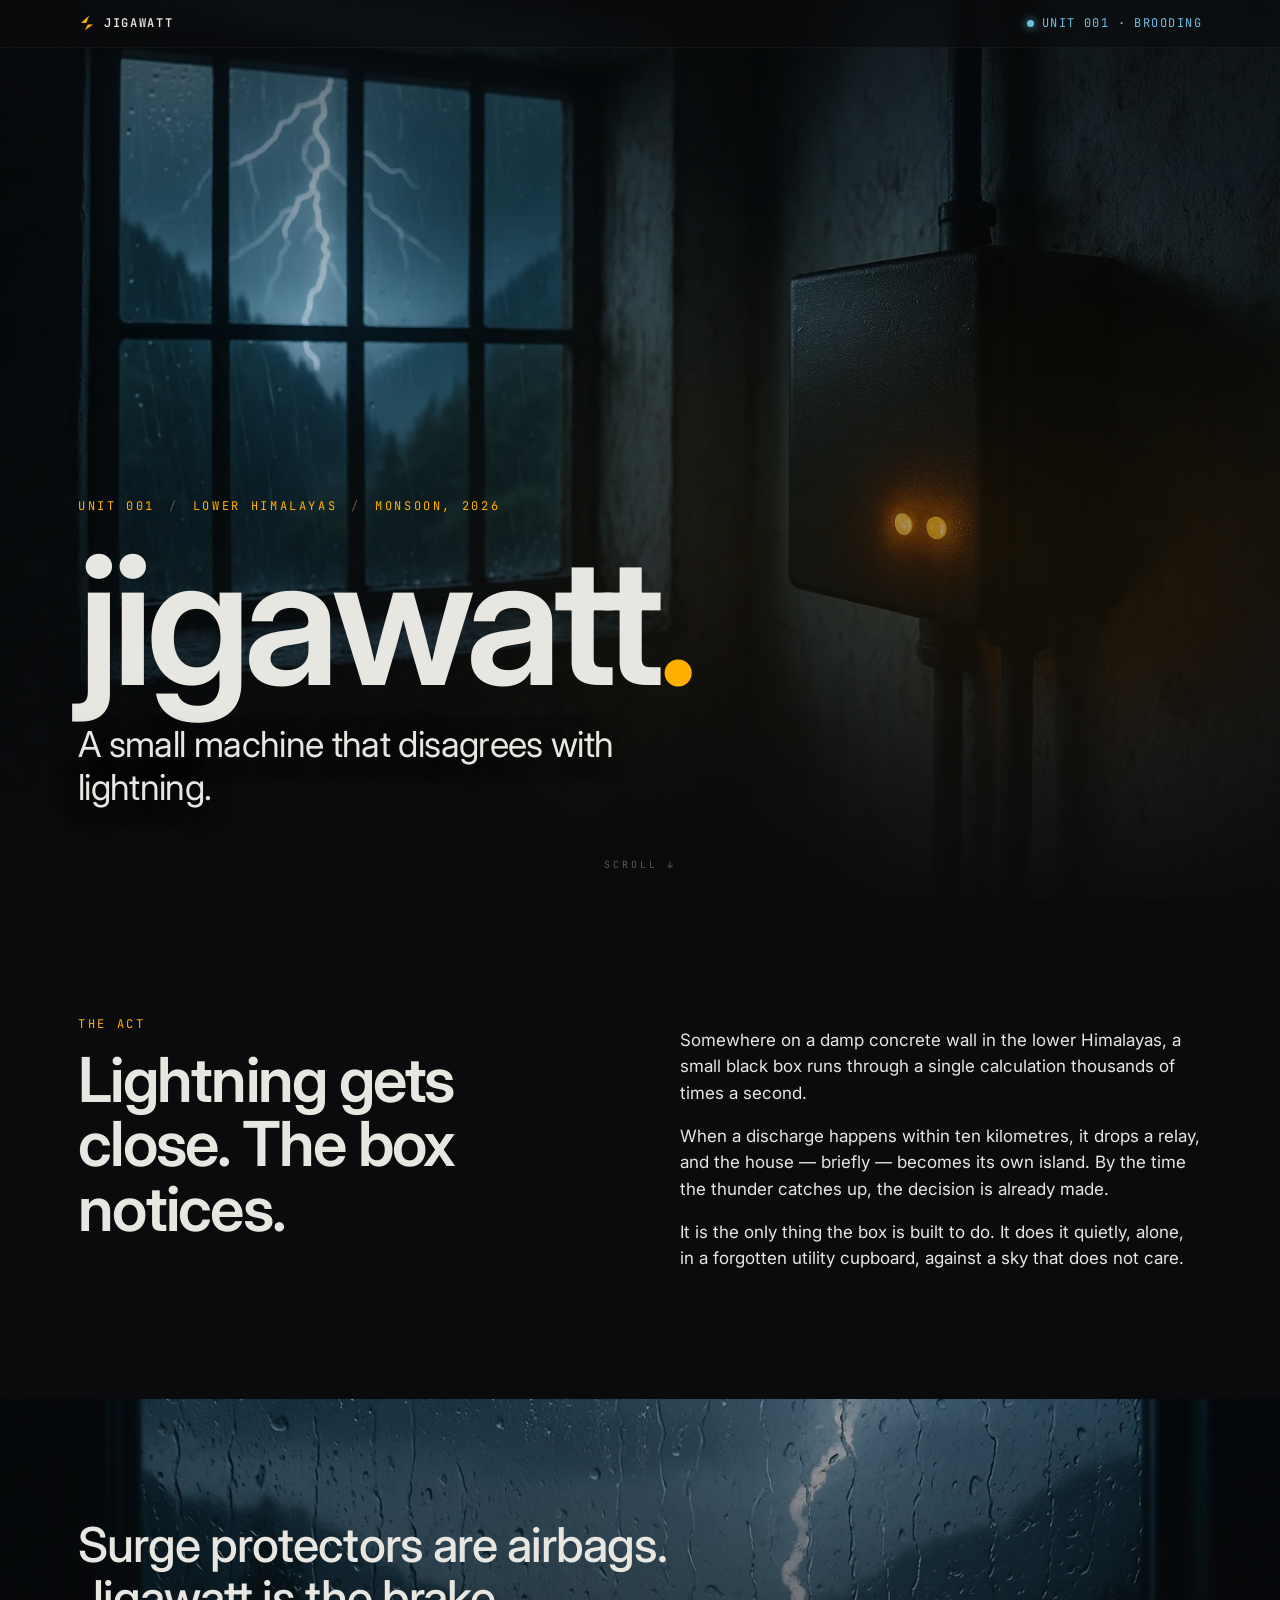
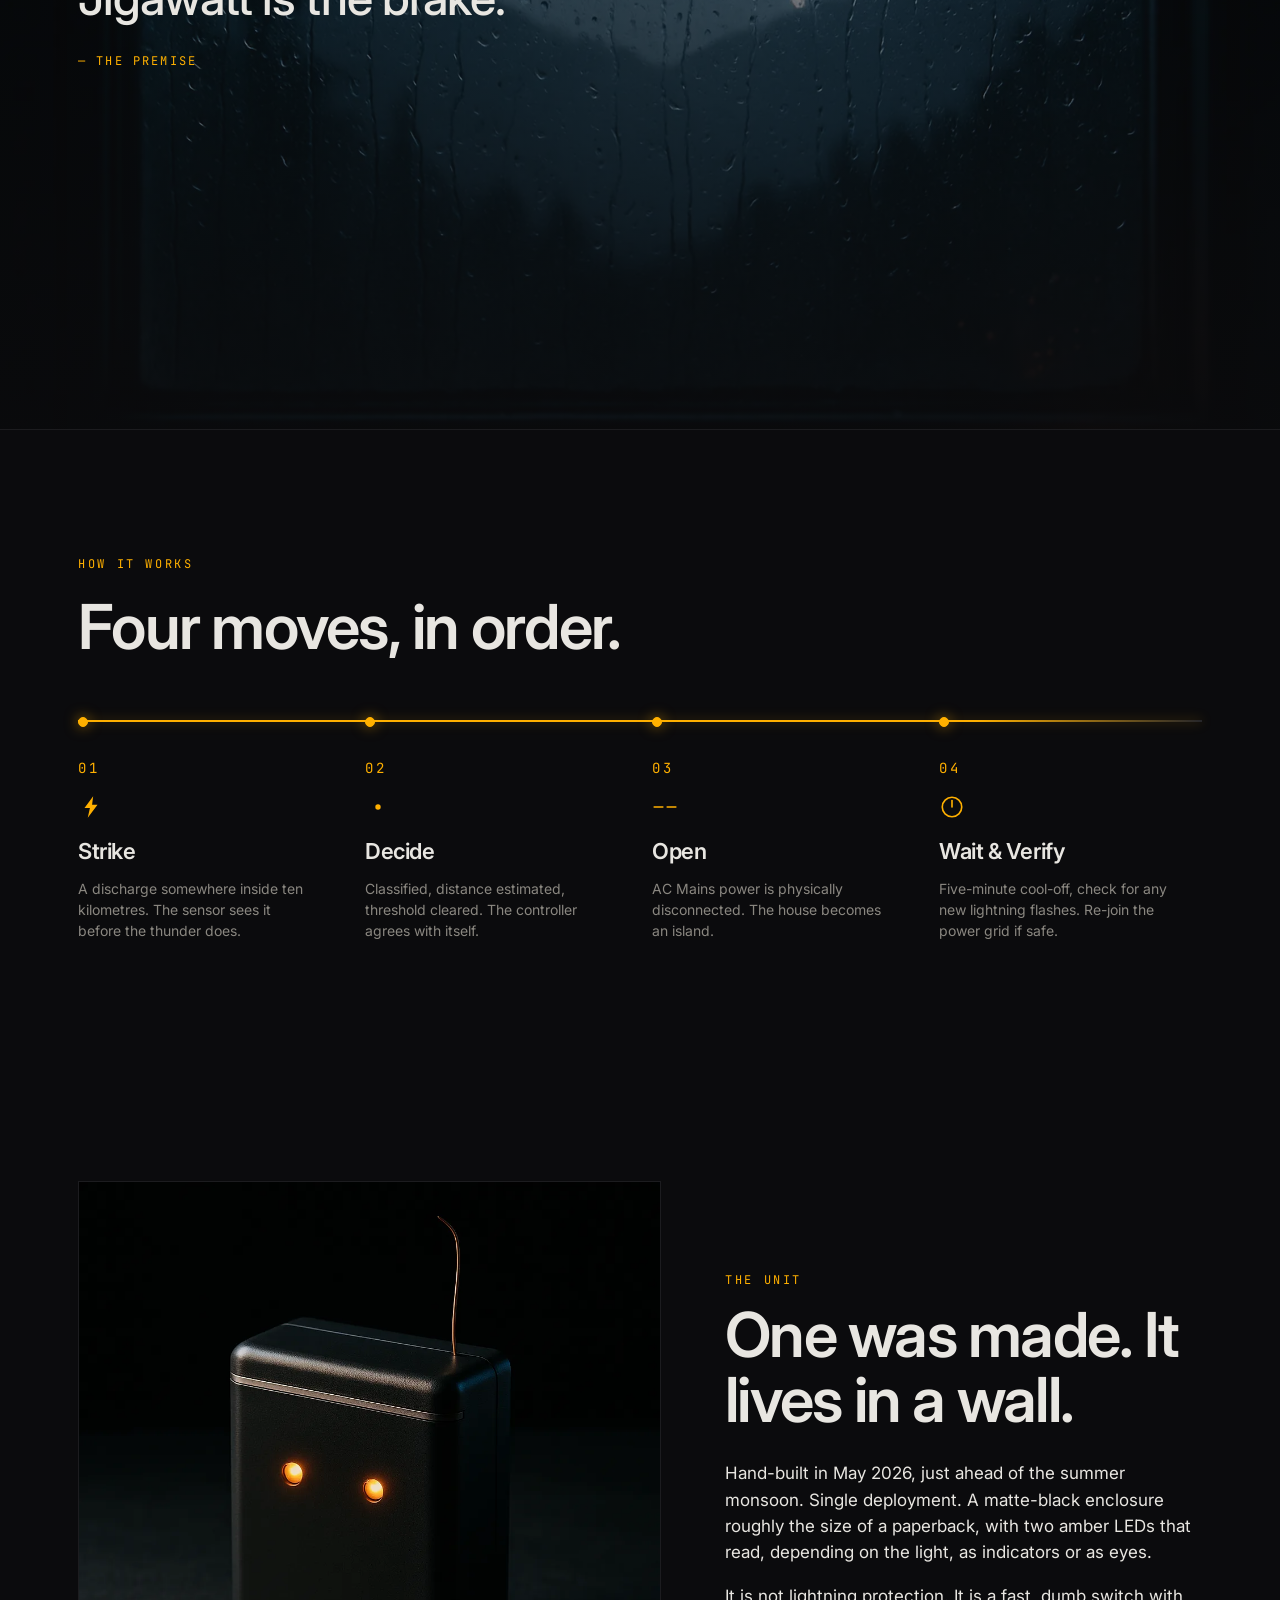
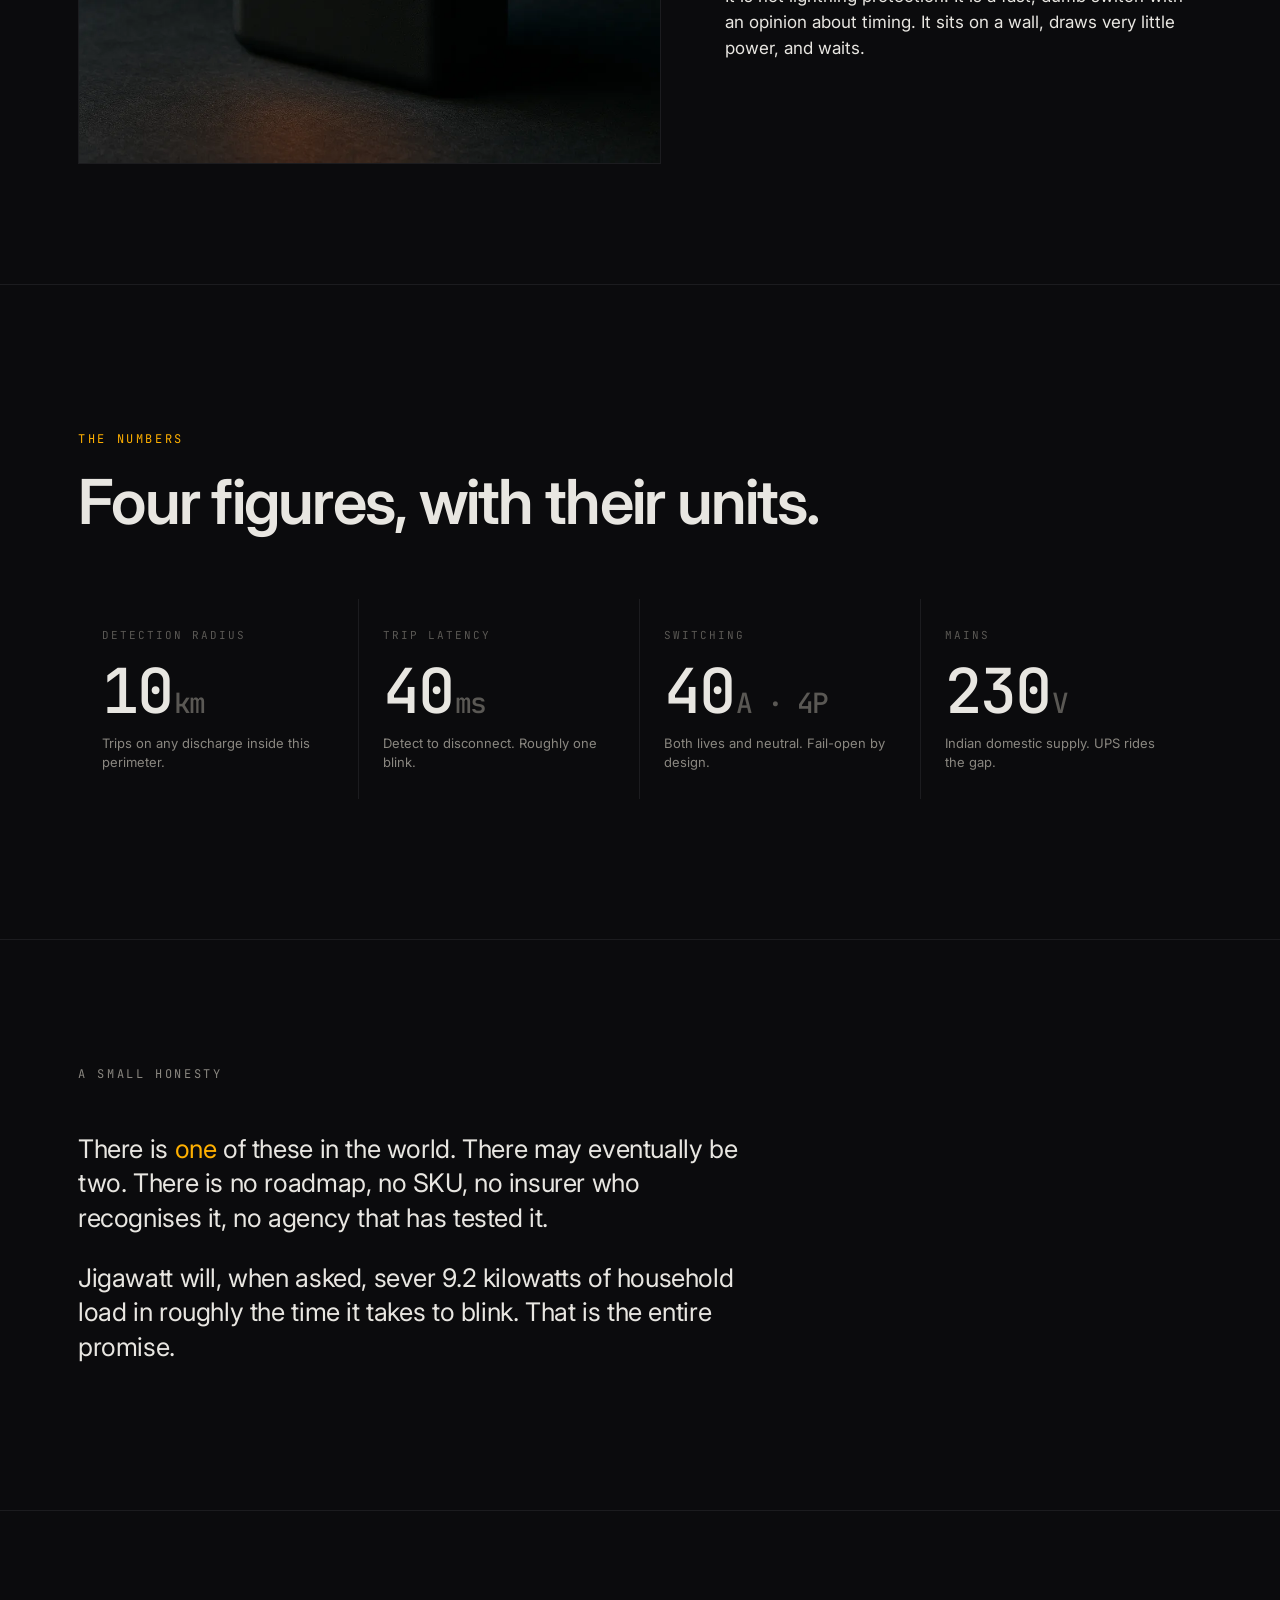
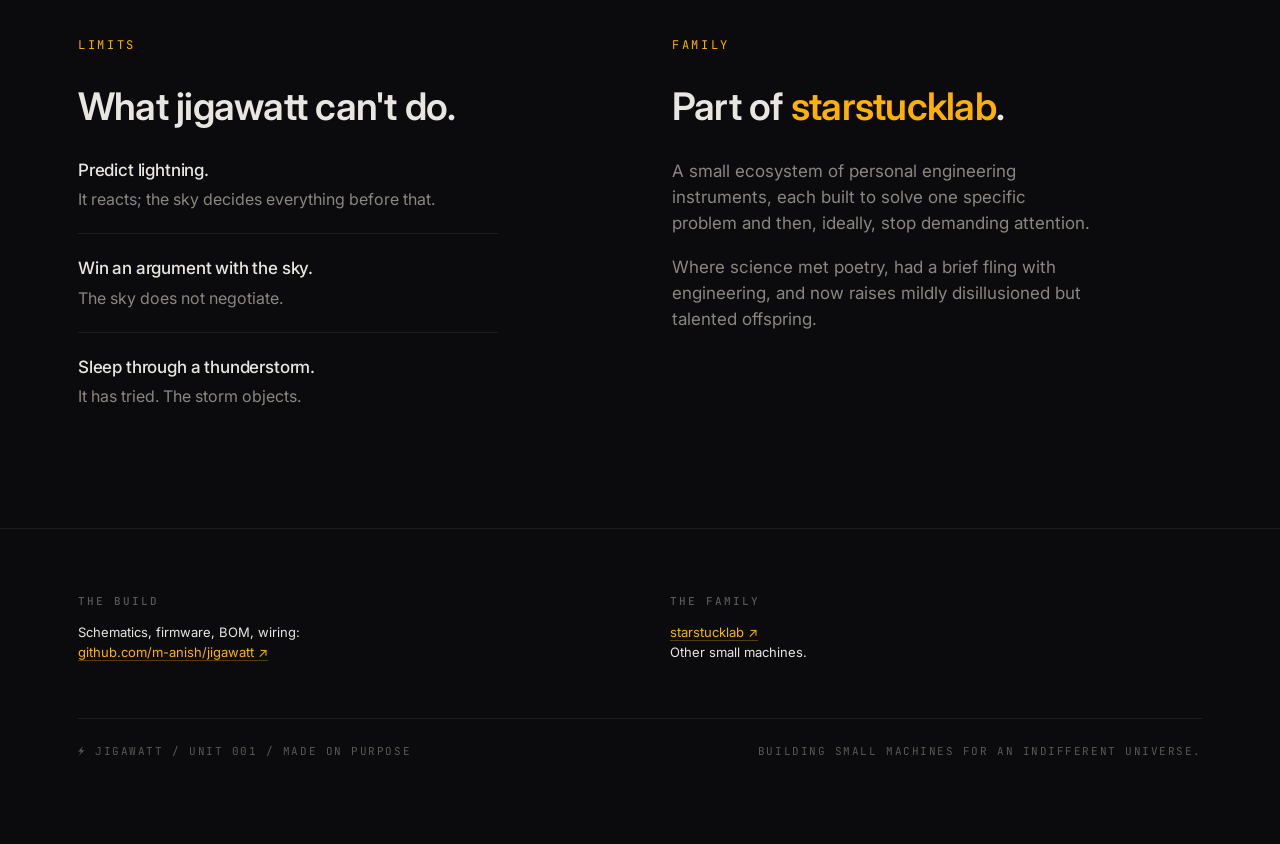
==== commit d6832dcb: "Drop redundant 'The site' footer column; reflow to two columns The site's URL is in the browser bar;" ====
--- a/docs/index.html
+++ b/docs/index.html
@@ -269,10 +269,6 @@
   <div class="wrap">
     <div class="cols">
       <div>
-        <h4>The site</h4>
-        <p>jigawatt.starstucklab.com</p>
-      </div>
-      <div>
         <h4>The build</h4>
         <p>
           Schematics, firmware, BOM, wiring:<br>
--- a/docs/styles.css
+++ b/docs/styles.css
@@ -711,8 +711,8 @@
 }
 footer .cols {
   display: grid;
-  grid-template-columns: repeat(3, 1fr);
-  gap: 40px;
+  grid-template-columns: repeat(2, 1fr);
+  gap: 60px;
 }
 @media (max-width: 700px) {
   footer .cols { grid-template-columns: 1fr; }
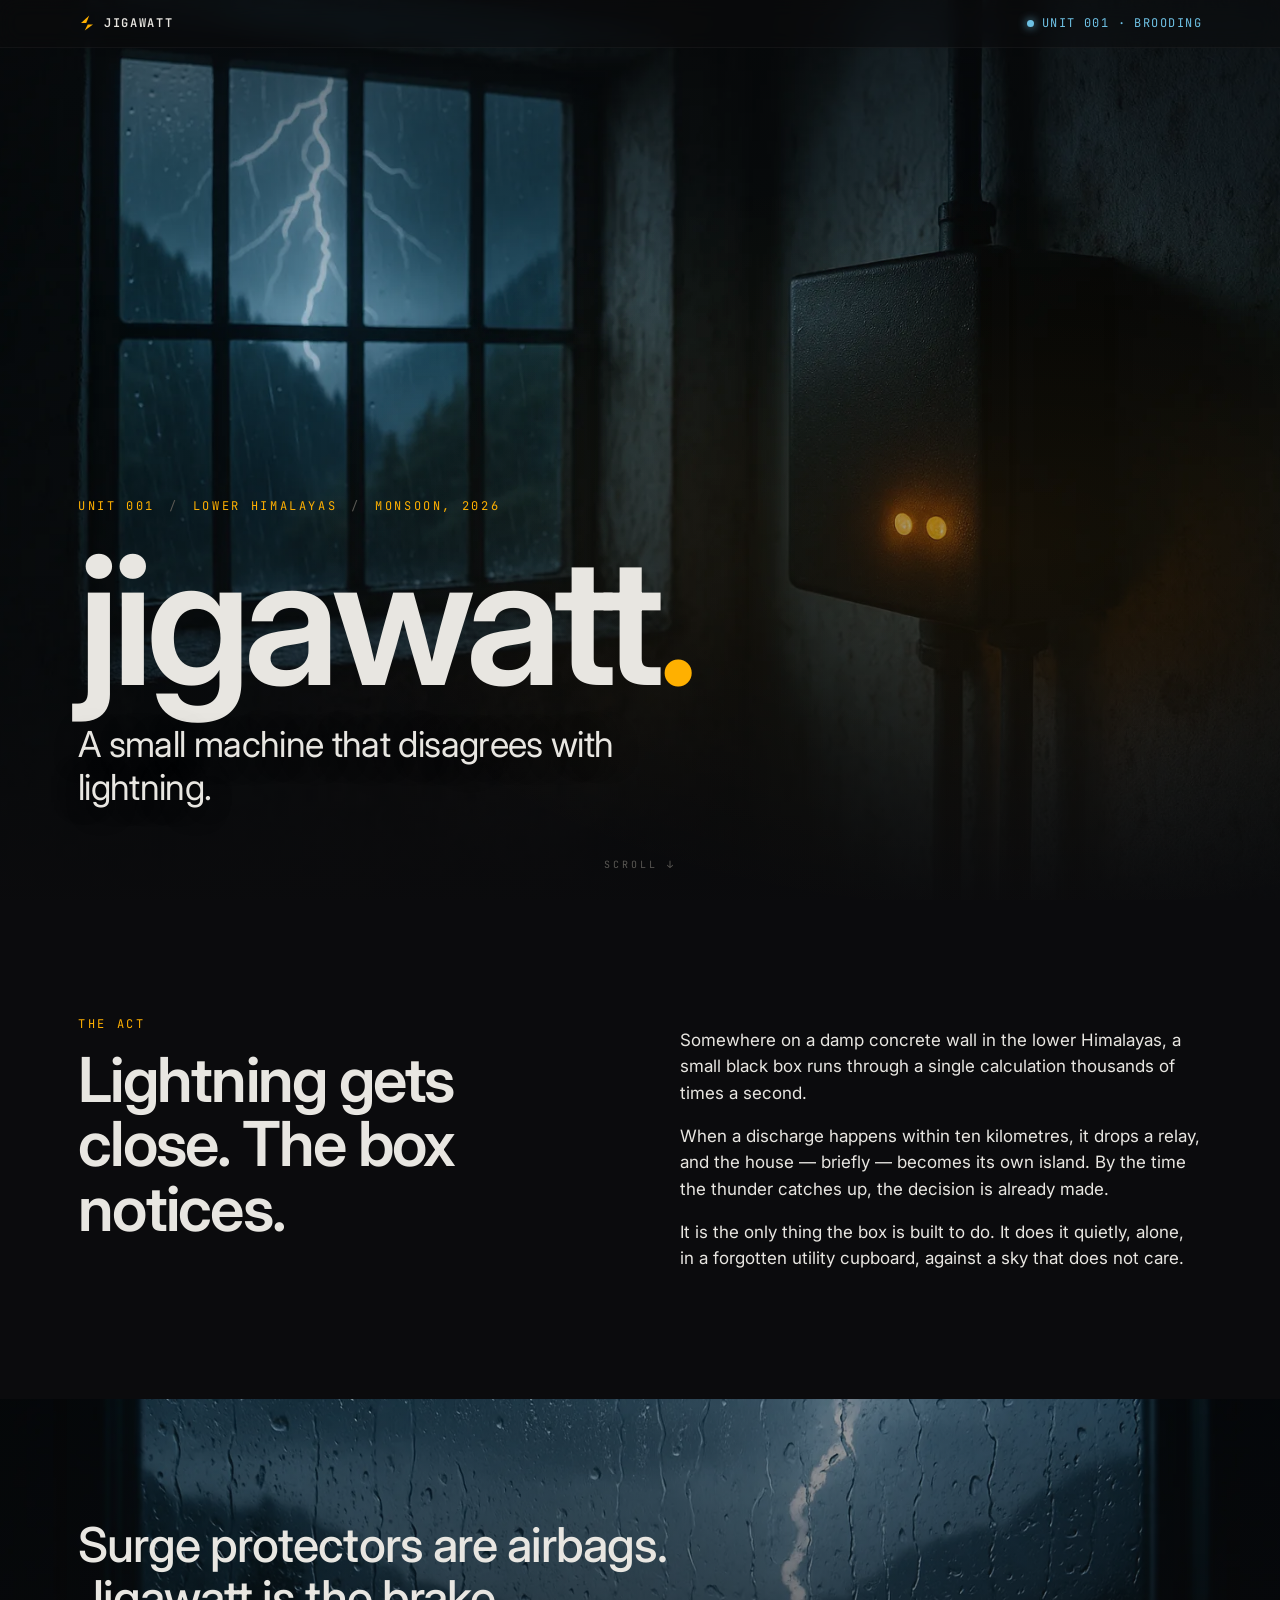
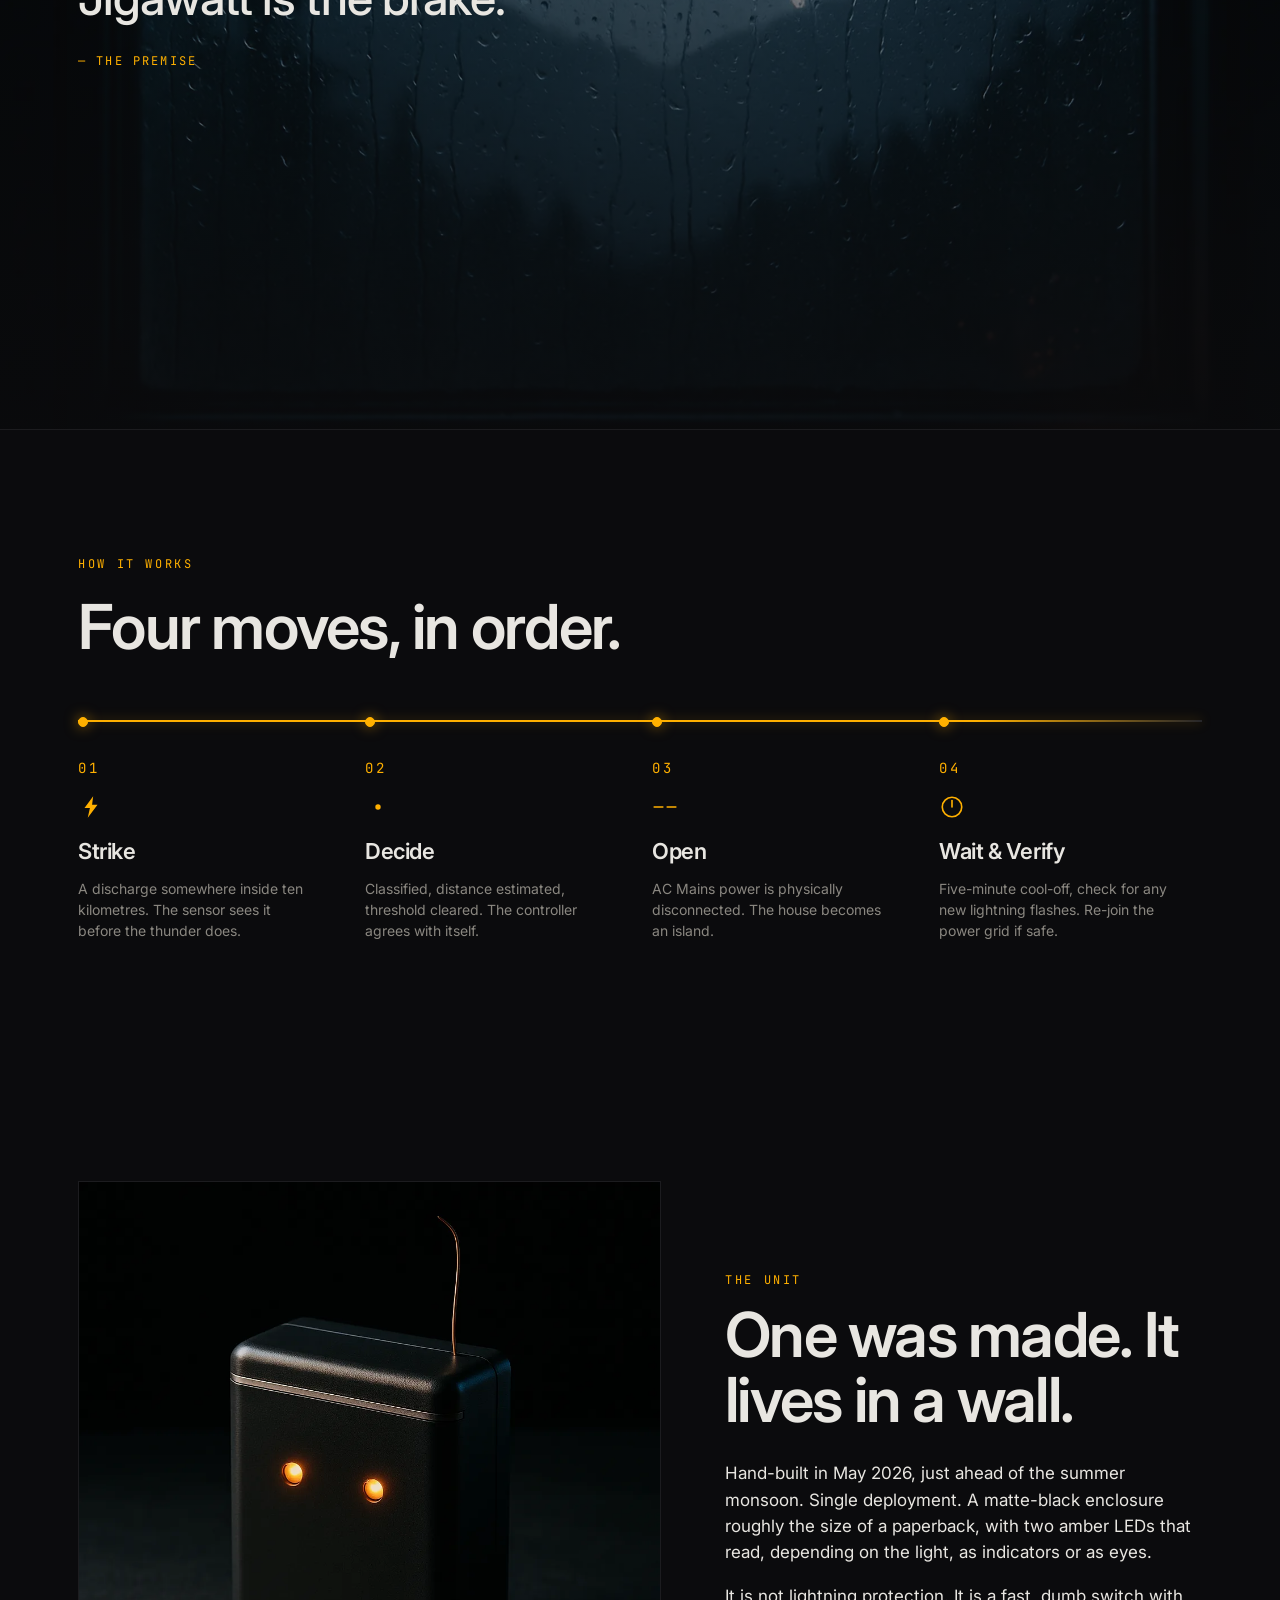
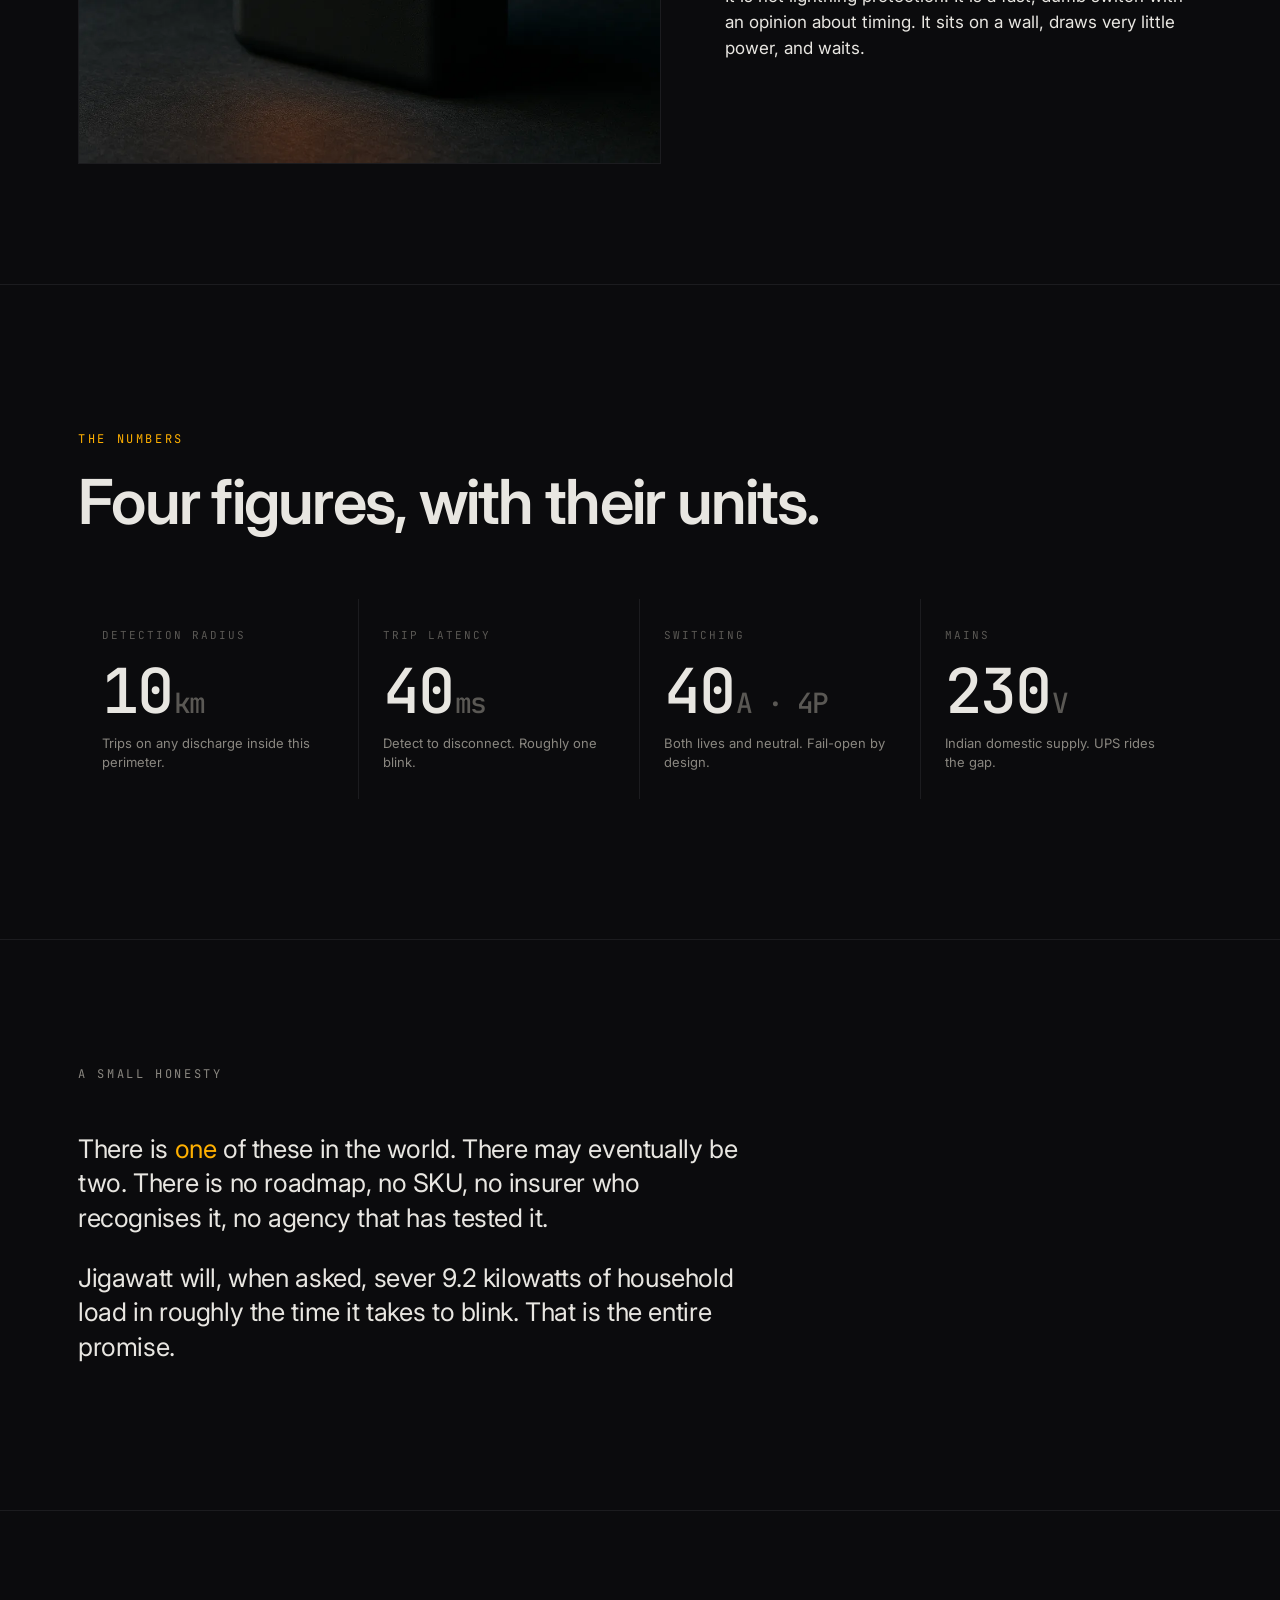
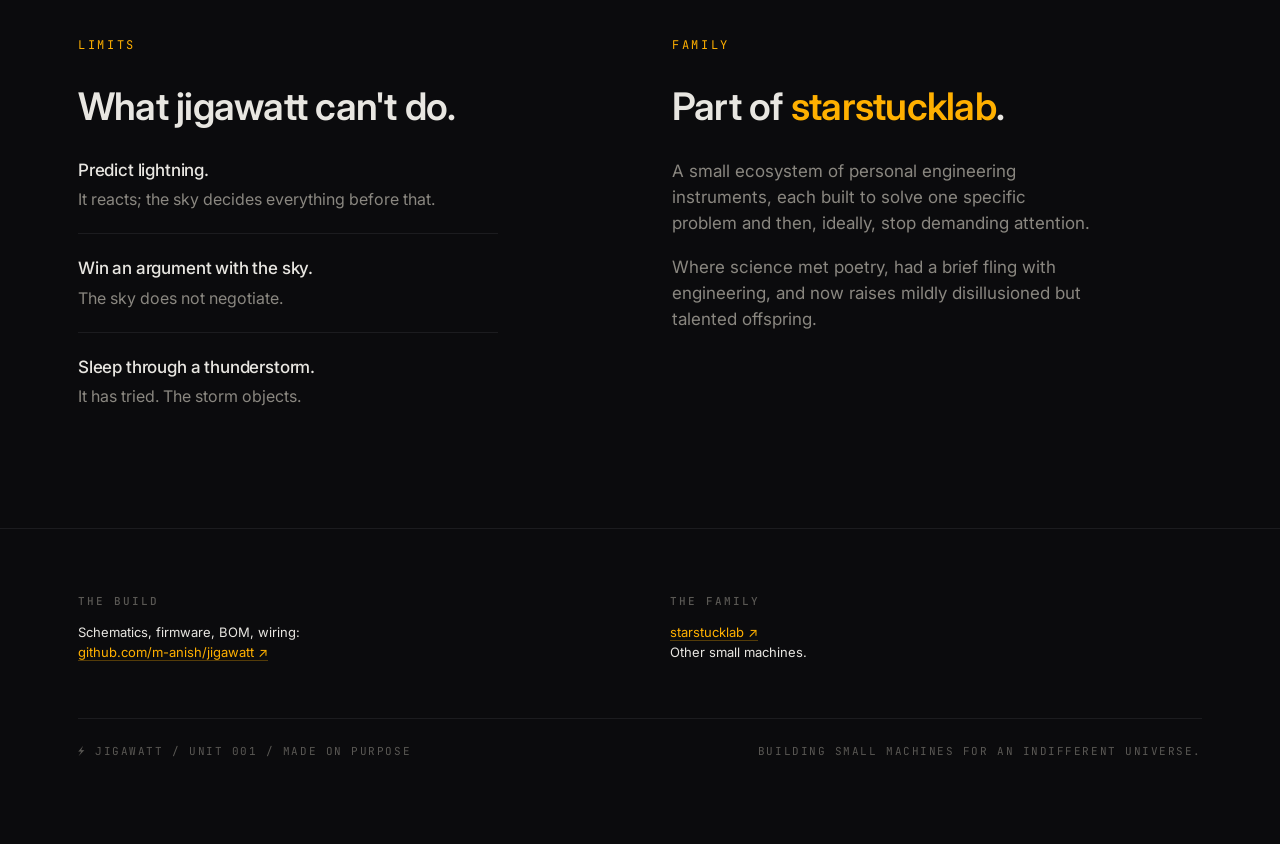
==== commit f1467e57: "Deeper dim while tripped + 'lights coming on' flash on restore - Tripped state: brightness 0.86 -> 0" ====
--- a/docs/index.html
+++ b/docs/index.html
@@ -373,9 +373,14 @@
   }
 
   function runRestore() {
-    // colour returns; status drops back to Brooding
+    // colour returns with a brief brightness overshoot (lights coming back),
+    // then settles. Driven by a one-shot keyframe on body.restoring.
+    document.body.classList.add('restoring');
     document.body.classList.remove('tripped');
     status.textContent = BROODING;
+    setTimeout(function() {
+      document.body.classList.remove('restoring');
+    }, 1150);
   }
 })();
 </script>
--- a/docs/styles.css
+++ b/docs/styles.css
@@ -532,7 +532,22 @@
 }
 body.tripped section,
 body.tripped footer {
-  filter: grayscale(1) brightness(0.86);
+  filter: grayscale(1) brightness(0.80);
+}
+
+/* Power restore: a one-shot keyframe that quickly returns colour,
+   briefly overshoots brightness (the "lights coming back" flash),
+   then settles. Transitions are suppressed so the keyframe wins. */
+body.restoring section,
+body.restoring footer {
+  animation: power-restore 1100ms ease-out forwards;
+  transition: none;
+}
+@keyframes power-restore {
+  0%   { filter: grayscale(1) brightness(0.80); }
+  45%  { filter: grayscale(0) brightness(1.15); }
+  70%  { filter: grayscale(0) brightness(1.04); }
+  100% { filter: grayscale(0) brightness(1.00); }
 }
 
 body.tripped .topbar .status-text {
@@ -547,6 +562,7 @@
   .jw-flash, .jw-bolt { display: none !important; }
   .jw-shake { animation: none !important; }
   section, footer { transition: none !important; }
+  body.restoring section, body.restoring footer { animation: none !important; }
   .timeline-track::before { transition: none !important; width: 100% !important; }
   .timeline-step .dot, .timeline-step .num, .step-icon { transition: none !important; }
   .icon-decide .ring, .icon-open line, .icon-wait .hand {
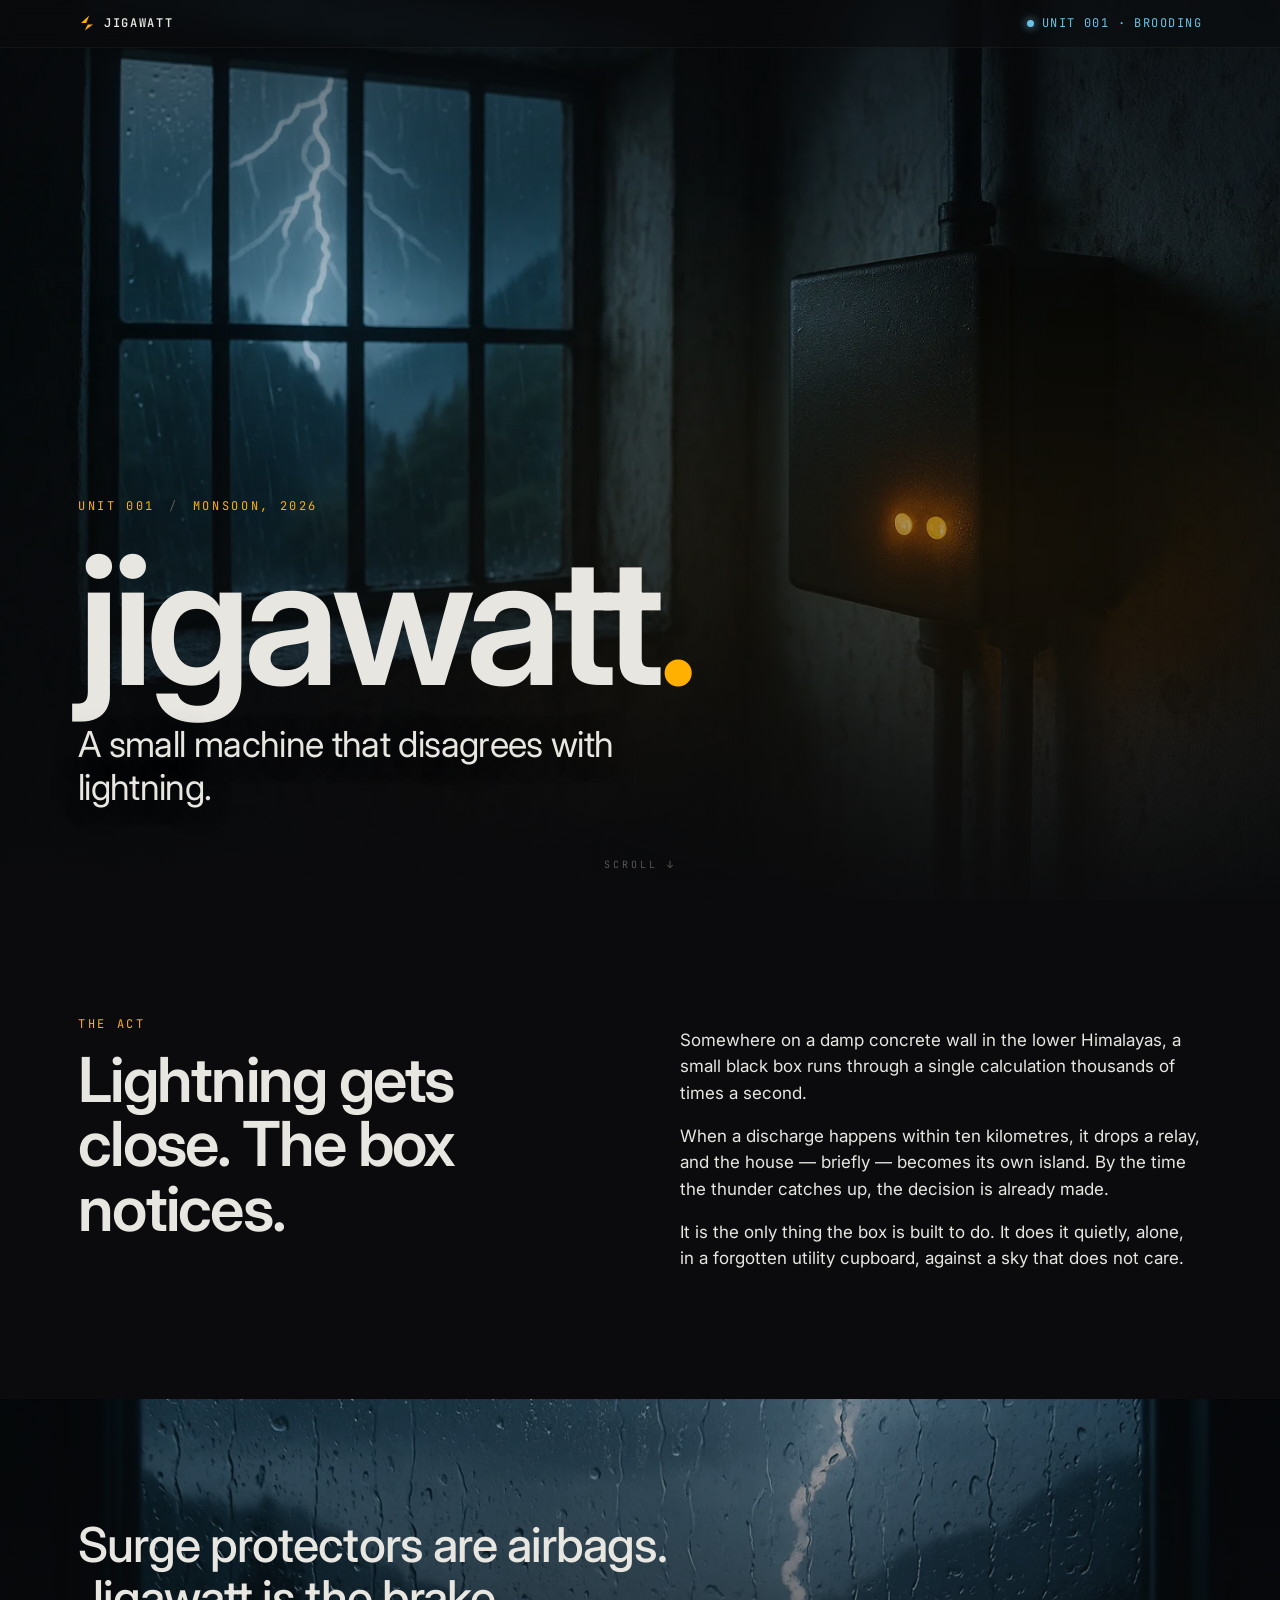
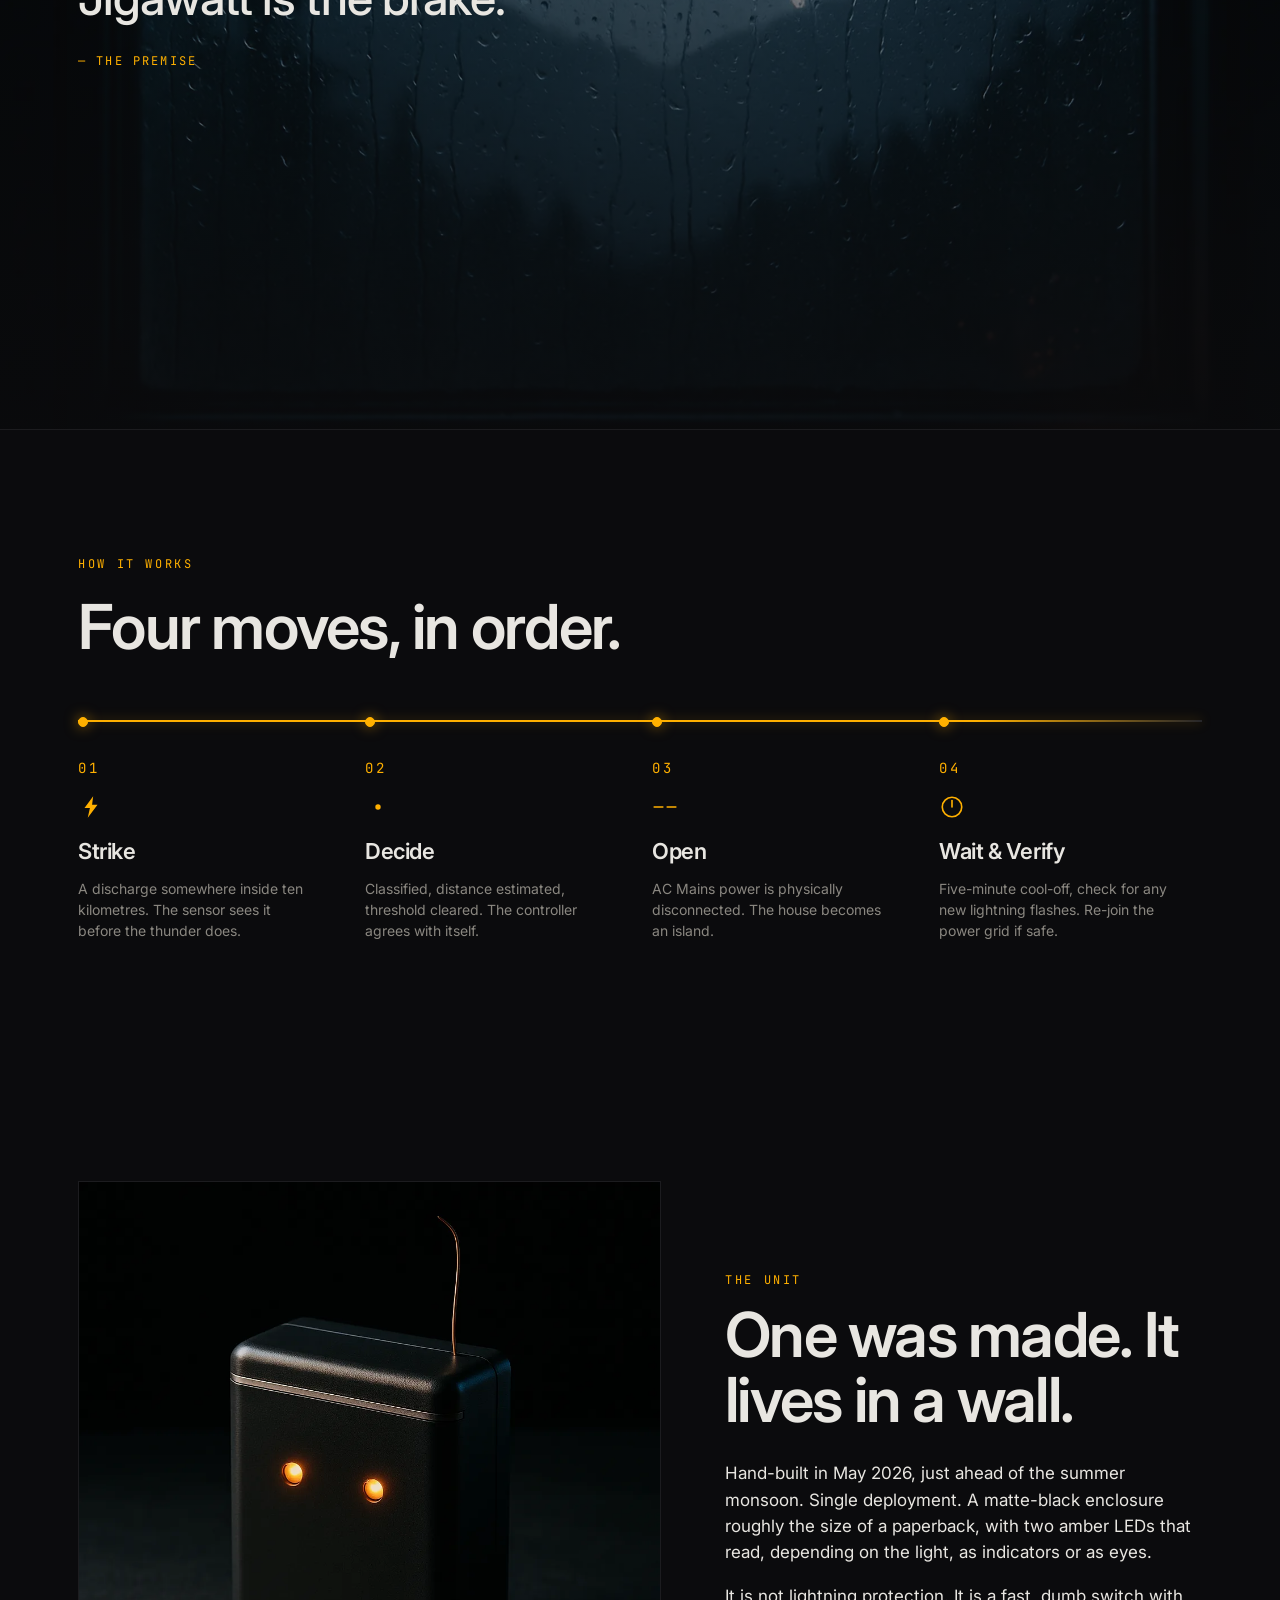
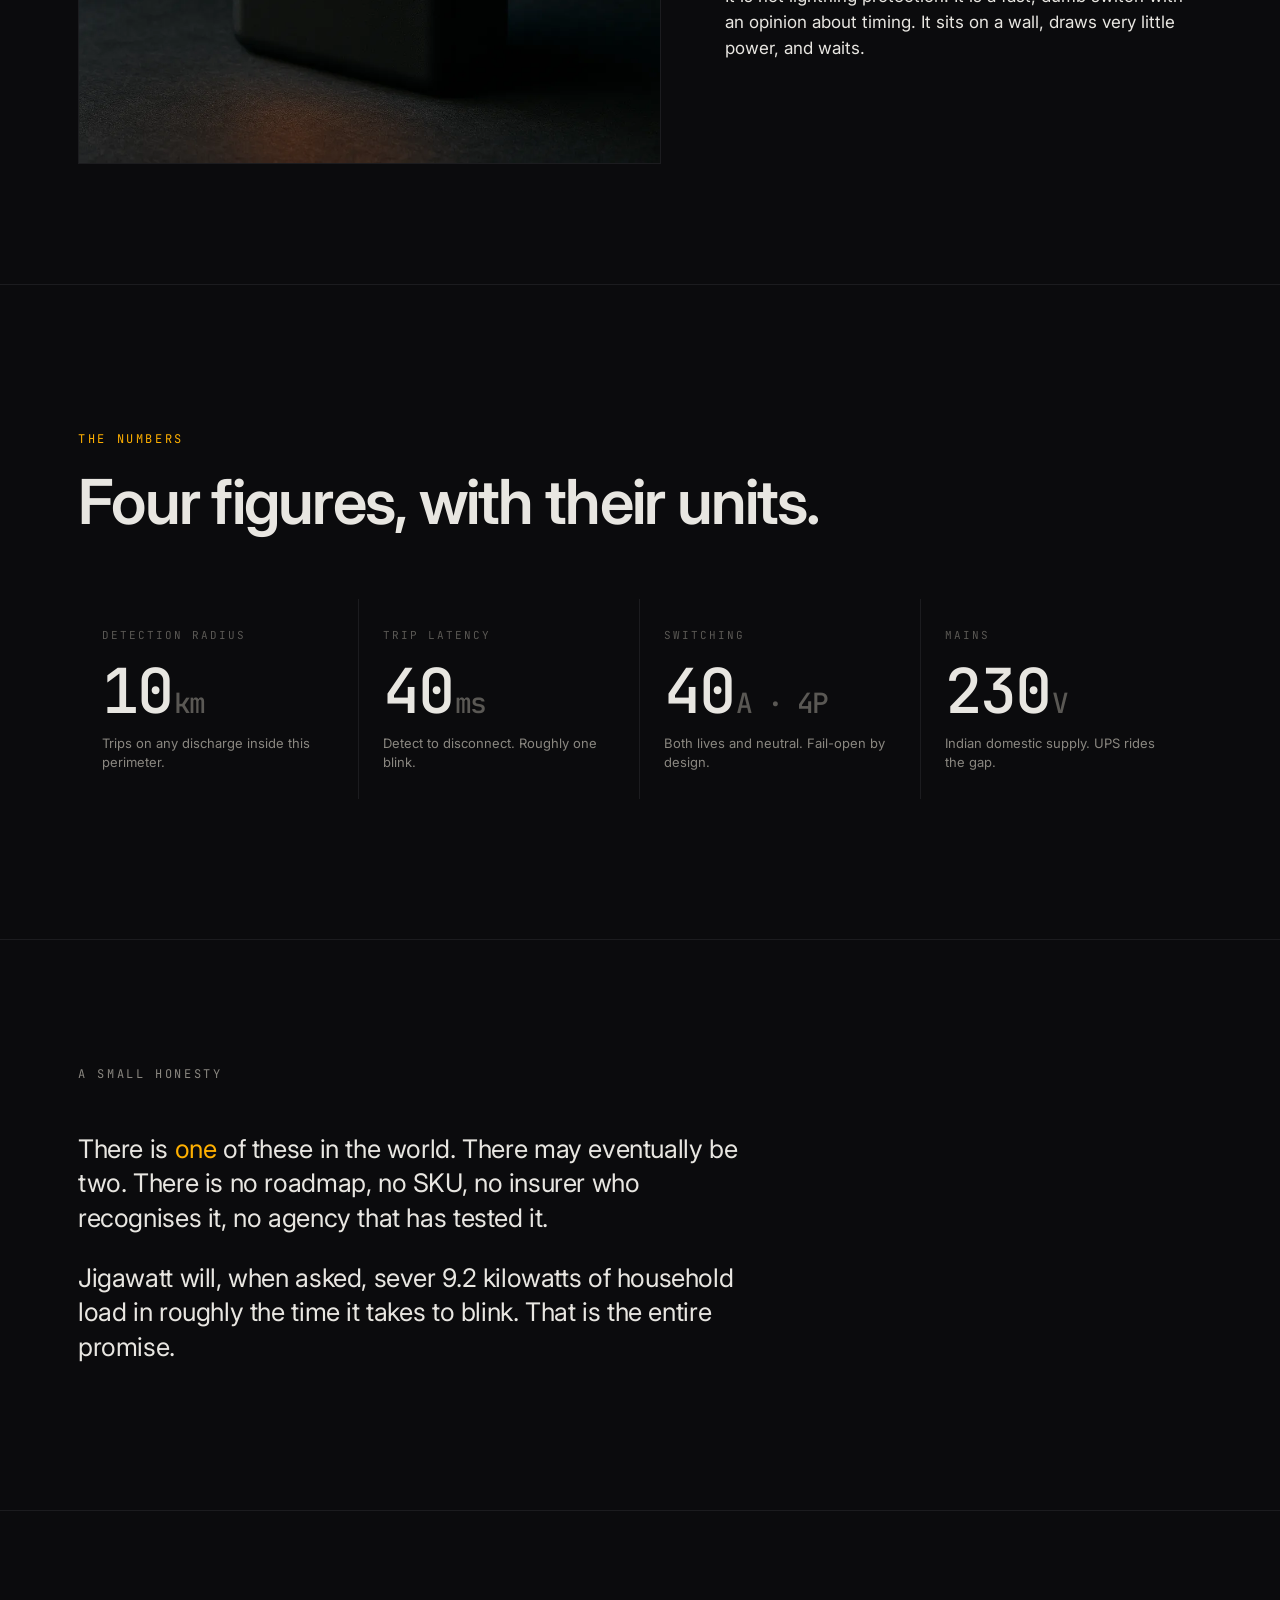
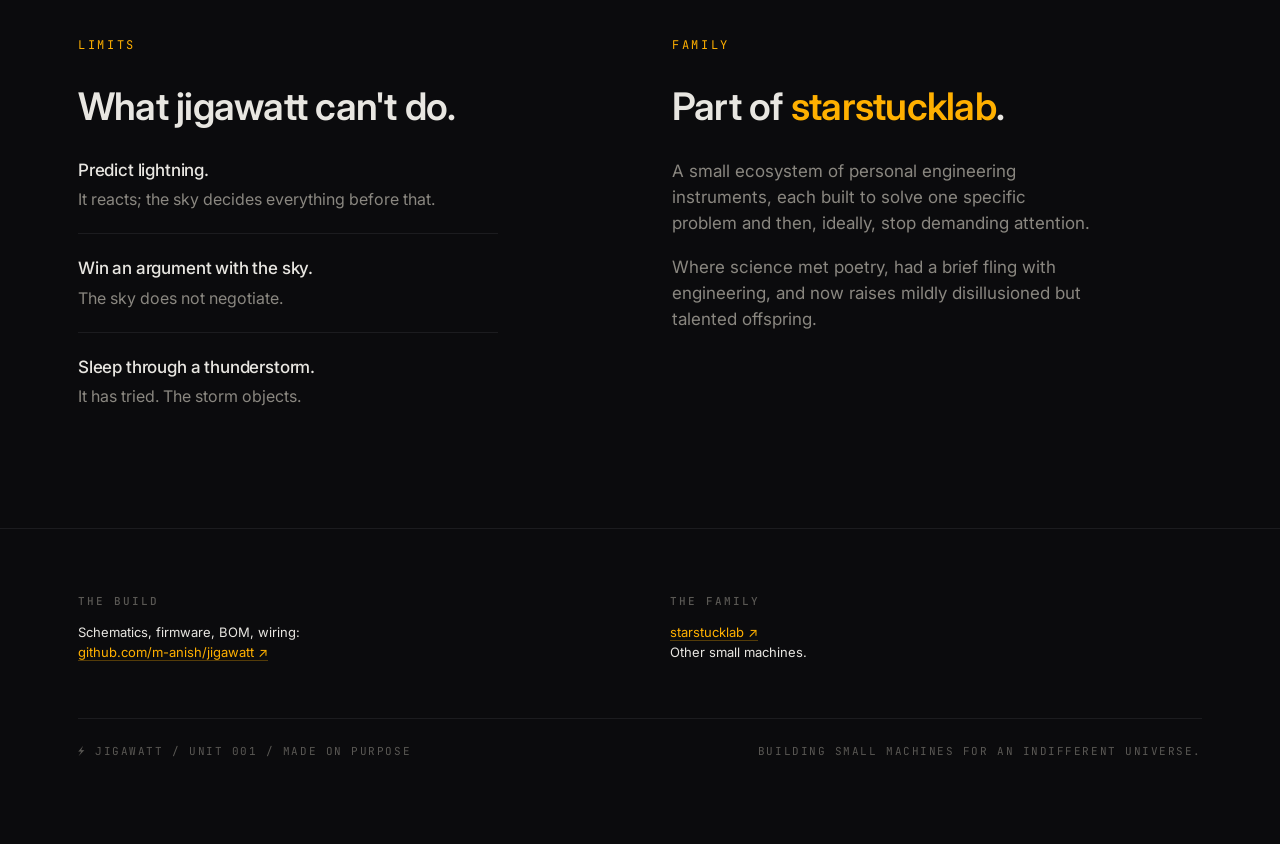
==== commit 514181dd: "Remove 'Lower Himalayas' from hero eyebrow Hero eyebrow is now Unit 001 / Monsoon, 2026 — tighter, a" ====
--- a/docs/index.html
+++ b/docs/index.html
@@ -38,8 +38,6 @@
   <div class="hero-inner">
     <div class="hero-eyebrow">
       <span>Unit 001</span>
-      <span class="sep">/</span>
-      <span>Lower Himalayas</span>
       <span class="sep">/</span>
       <span>Monsoon, 2026</span>
     </div>
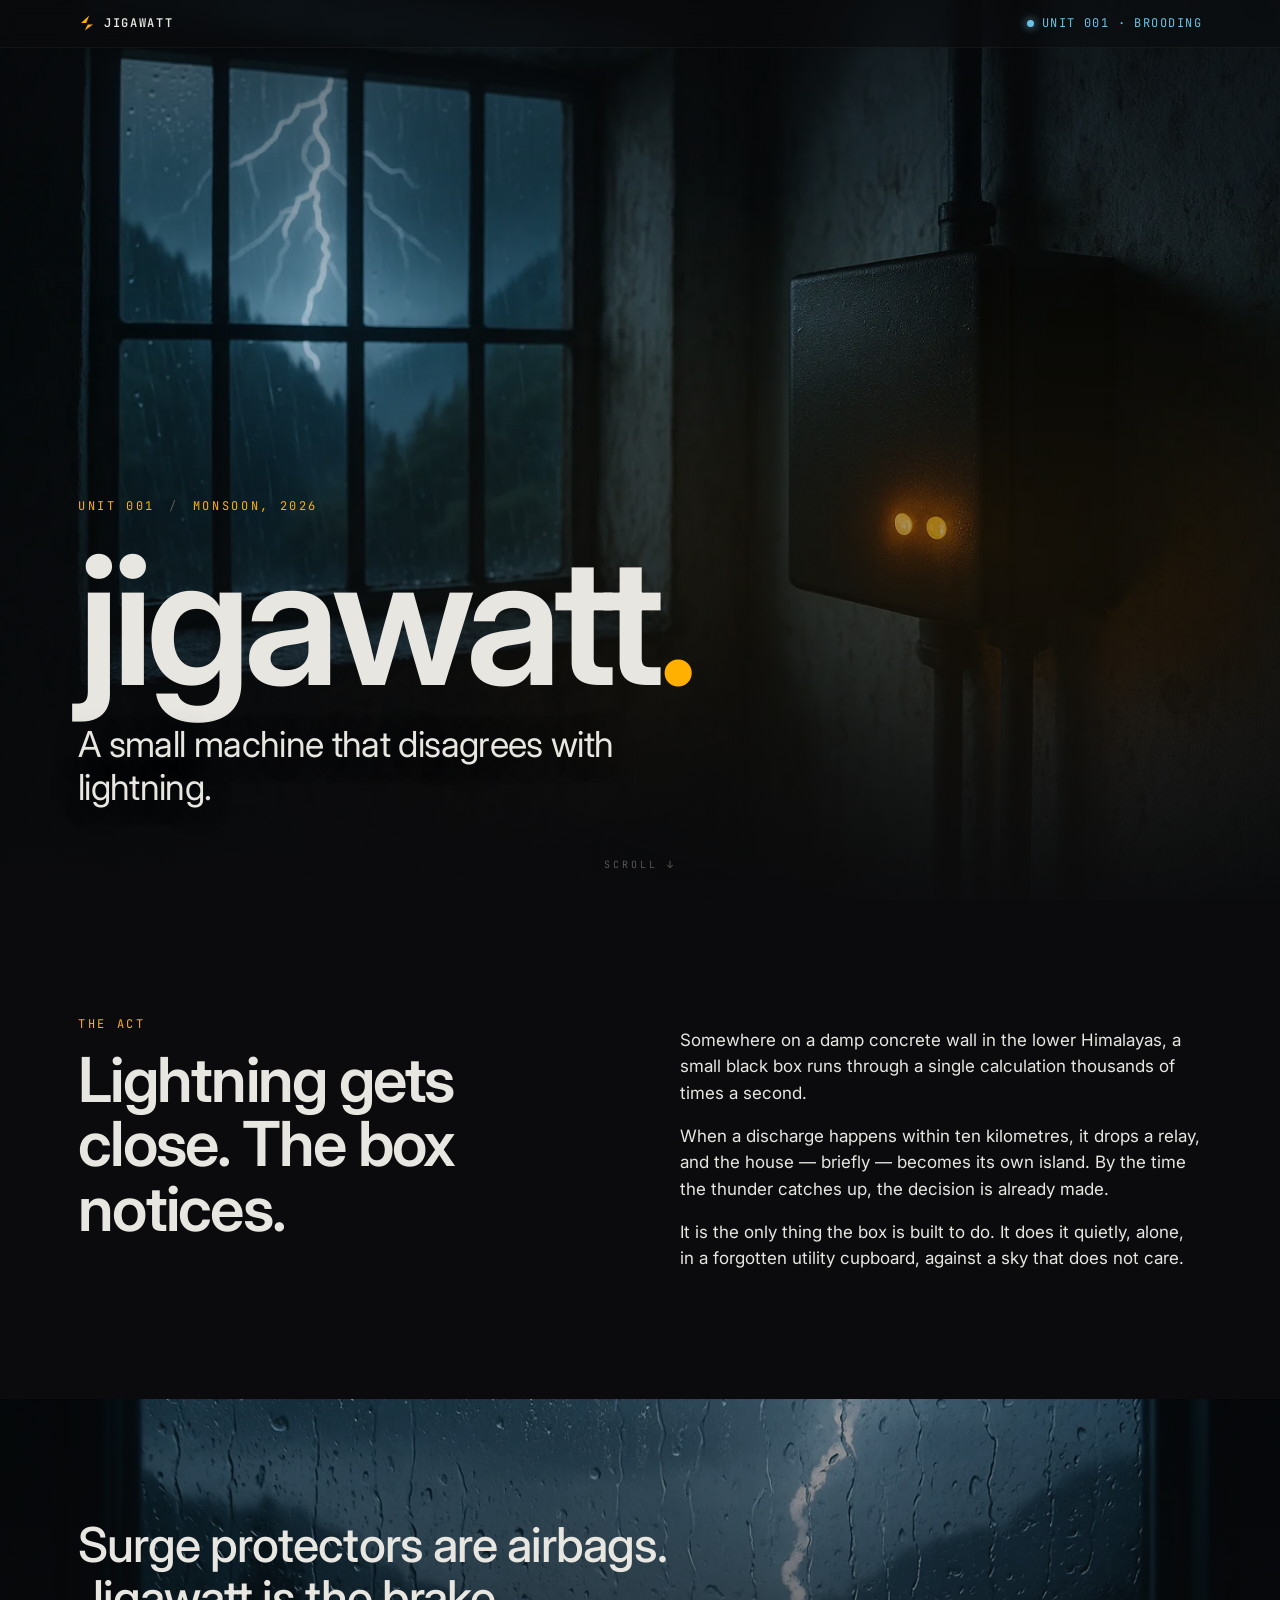
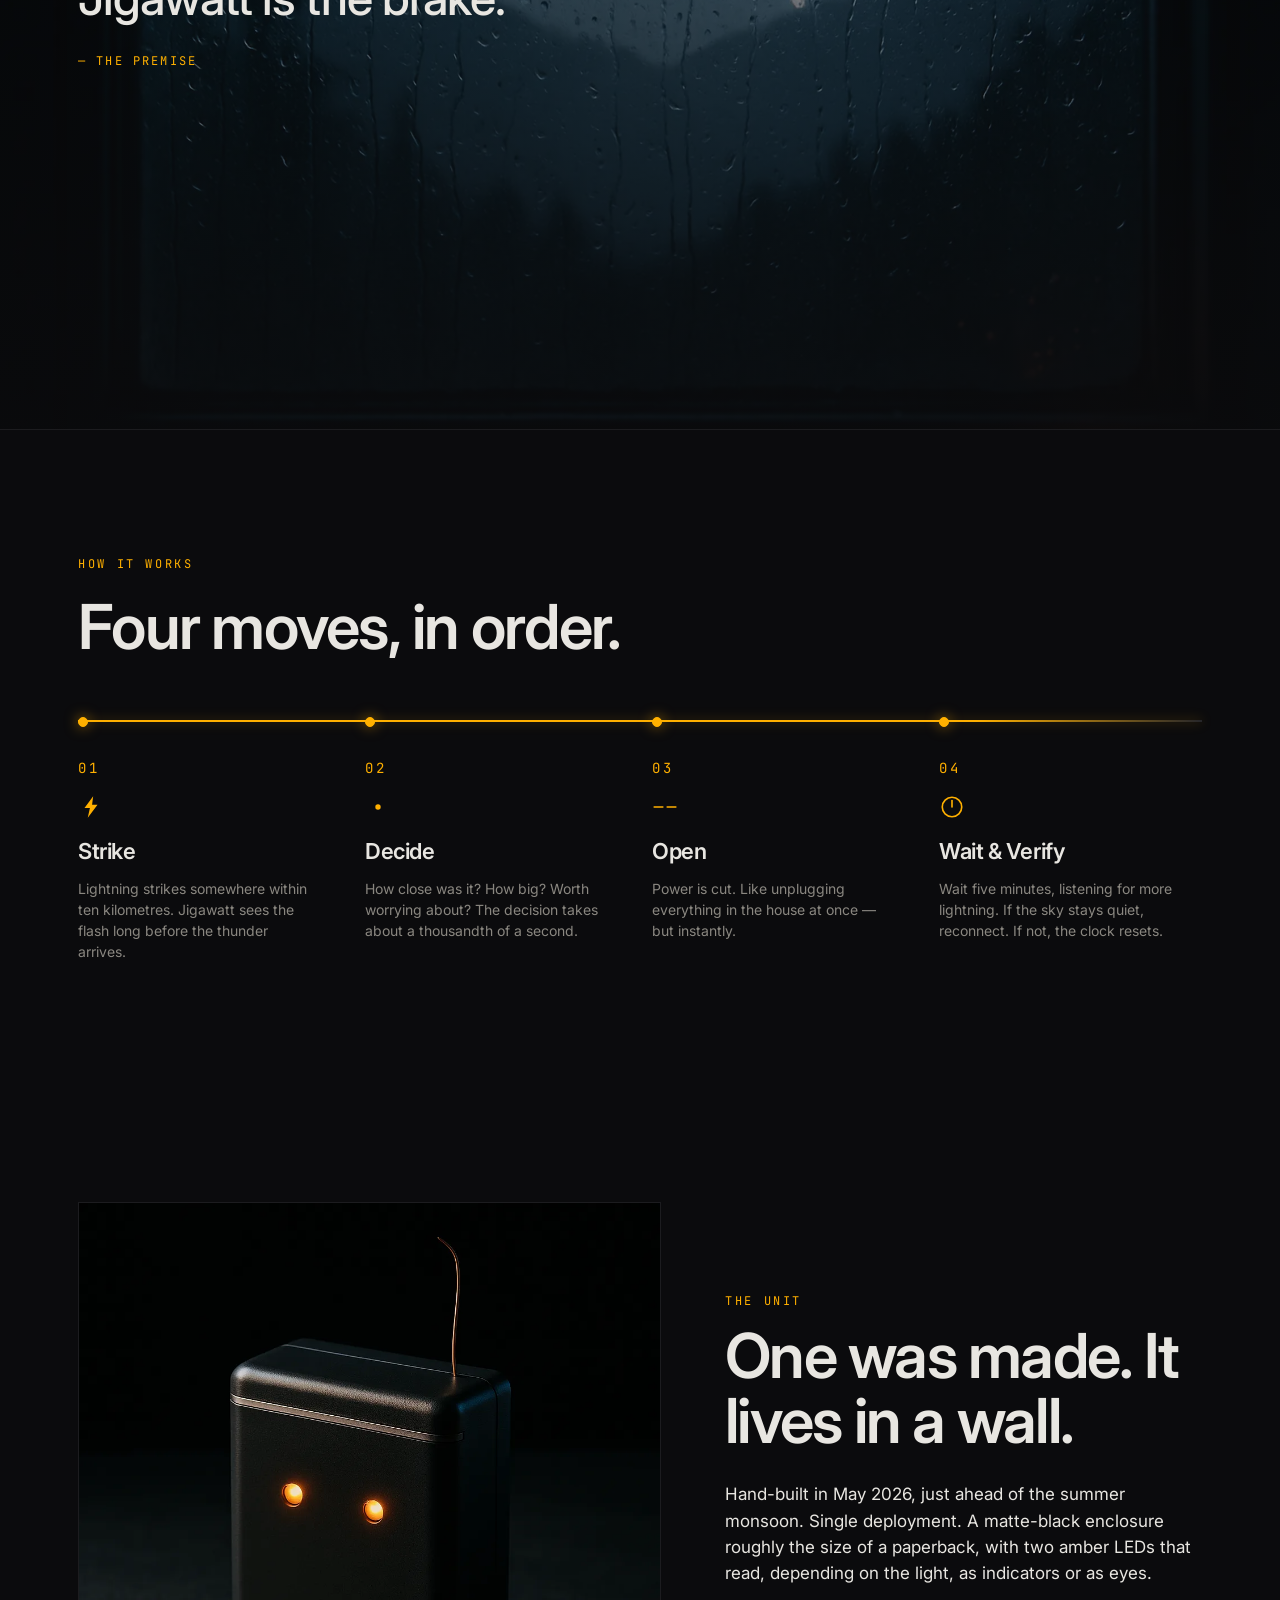
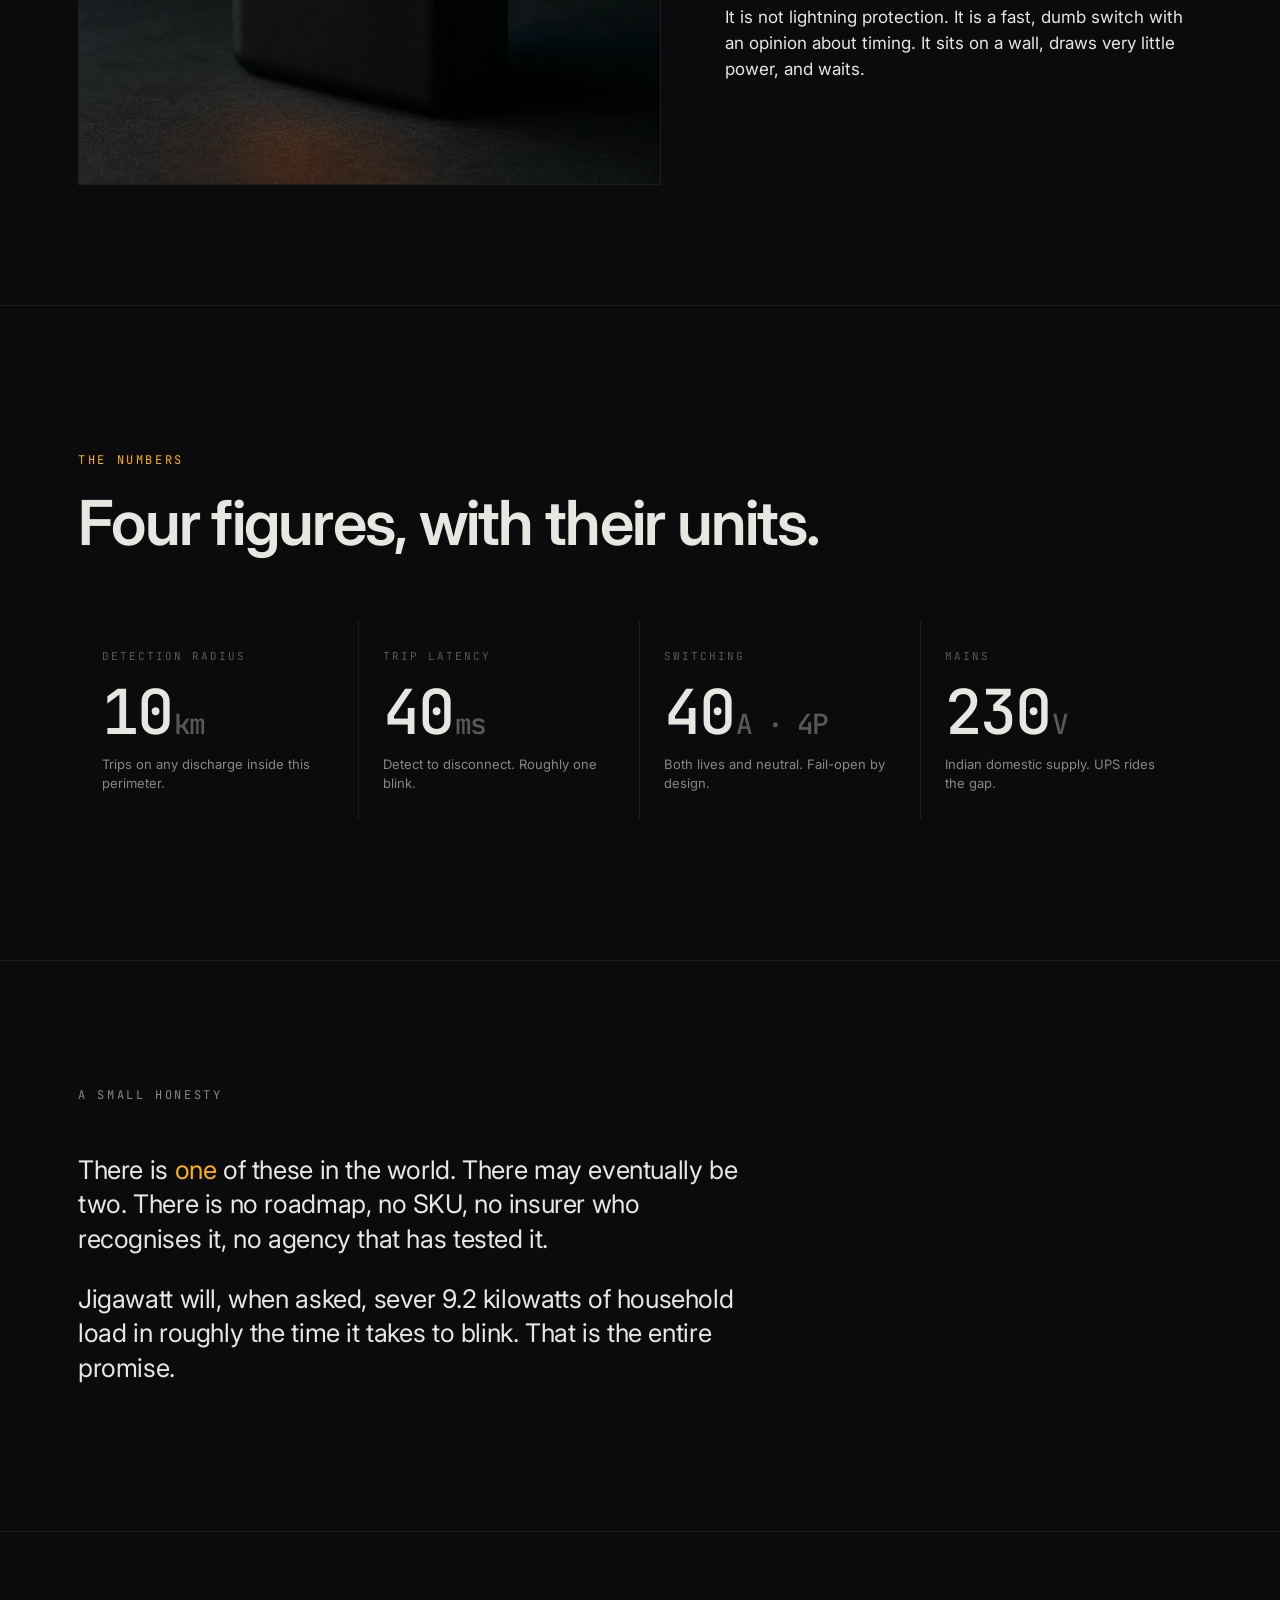
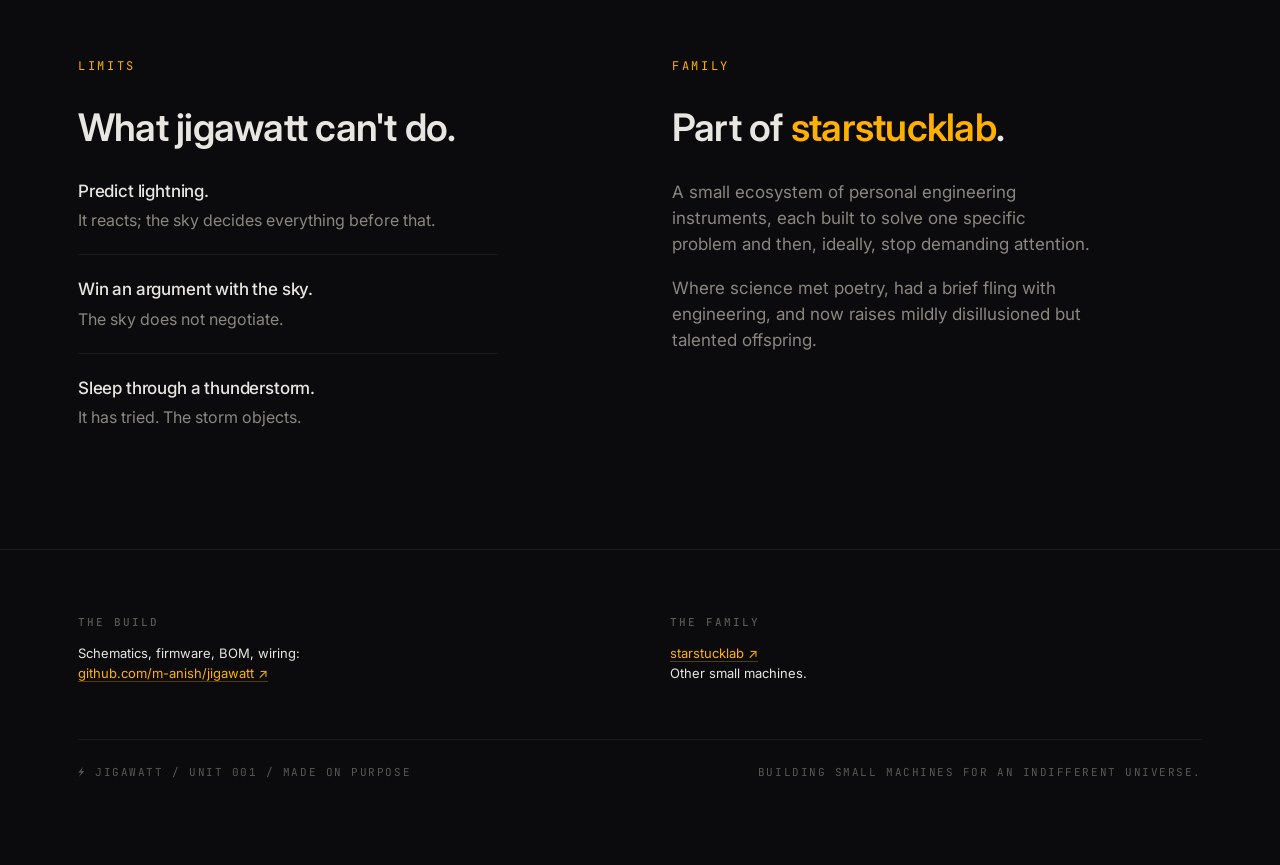
==== commit ce7f5c75: "Rewrite timeline copy in plain English for non-technical readers Old copy leaned on terms like 'disc" ====
--- a/docs/index.html
+++ b/docs/index.html
@@ -33,6 +33,11 @@
   </div>
 </header>
 
+<!-- .page wraps everything that should desaturate/shake — the topbar
+     stays outside so it remains truly viewport-fixed (avoids the
+     position:fixed-in-transformed-ancestor trap on mobile). -->
+<div class="page">
+
 <!-- ============ HERO ============ -->
 <section class="hero">
   <div class="hero-inner">
@@ -104,7 +109,7 @@
             <path d="M14 2 L6 13 L11 13 L9 22 L18 10 L13 10 Z"/>
           </svg>
           <h3>Strike</h3>
-          <p>A discharge somewhere inside ten kilometres. The sensor sees it before the thunder does.</p>
+          <p>Lightning strikes somewhere within ten kilometres. Jigawatt sees the flash long before the thunder arrives.</p>
         </li>
         <li class="timeline-step">
           <span class="num">02</span>
@@ -115,7 +120,7 @@
             <circle class="ring" cx="12" cy="12" r="10"/>
           </svg>
           <h3>Decide</h3>
-          <p>Classified, distance estimated, threshold cleared. The controller agrees with itself.</p>
+          <p>How close was it? How big? Worth worrying about? The decision takes about a thousandth of a second.</p>
         </li>
         <li class="timeline-step">
           <span class="num">03</span>
@@ -125,7 +130,7 @@
             <line x1="14" y1="12" x2="22" y2="12"/>
           </svg>
           <h3>Open</h3>
-          <p>AC Mains power is physically disconnected. The house becomes an island.</p>
+          <p>Power is cut. Like unplugging everything in the house at once — but instantly.</p>
         </li>
         <li class="timeline-step">
           <span class="num">04</span>
@@ -135,7 +140,7 @@
             <line class="hand" x1="12" y1="12" x2="12" y2="6"/>
           </svg>
           <h3>Wait &amp; Verify</h3>
-          <p>Five-minute cool-off, check for any new lightning flashes. Re-join the power grid if safe.</p>
+          <p>Wait five minutes, listening for more lightning. If the sky stays quiet, reconnect. If not, the clock resets.</p>
         </li>
       </ol>
     </div>
@@ -288,6 +293,8 @@
   </div>
 </footer>
 
+</div><!-- /.page -->
+
 
 <!-- ============ STRIKE EFFECT OVERLAY ============ -->
 <div class="jw-flash" aria-hidden="true"></div>
@@ -321,7 +328,10 @@
   const flash   = document.querySelector('.jw-flash');
   const bolt    = document.querySelector('.jw-bolt');
   const status  = document.querySelector('.status-text');
-  if (!act || !restore || !flash || !bolt || !status) return;
+  // Shake the .page wrapper rather than <body> so the transform doesn't
+  // strand the fixed-position bolt/flash above the viewport on mobile.
+  const page    = document.querySelector('.page');
+  if (!act || !restore || !flash || !bolt || !status || !page) return;
 
   const BROODING = 'Unit 001 · Brooding';
   const TRIPPED  = 'Unit 001 · Tripped';
@@ -354,7 +364,7 @@
 
   function runStrike() {
     // t=0: flash + bolt + shake fire; page begins desaturating
-    document.body.classList.add('jw-shake');
+    page.classList.add('jw-shake');
     document.body.classList.add('tripped');
     flash.classList.add('on');
     bolt.classList.add('on');
@@ -367,7 +377,7 @@
     setTimeout(function() { bolt.classList.remove('on'); }, 320);
 
     // t≈420ms: stop shake — the page is now grey, the topbar is the only colour
-    setTimeout(function() { document.body.classList.remove('jw-shake'); }, 420);
+    setTimeout(function() { page.classList.remove('jw-shake'); }, 420);
   }
 
   function runRestore() {
--- a/docs/styles.css
+++ b/docs/styles.css
@@ -175,6 +175,21 @@
   align-items: flex-end;
   overflow: hidden;
 }
+
+/* Portrait/narrow viewports: swap in a vertical hero so the bolt
+   and the device's amber eyes stay in frame instead of being cropped
+   off the sides of the landscape image. */
+@media (max-width: 700px) {
+  .hero {
+    background-image:
+      linear-gradient(180deg,
+        rgba(11,11,13,0.55) 0%,
+        rgba(11,11,13,0.15) 35%,
+        rgba(11,11,13,0.55) 75%,
+        rgba(11,11,13,0.95) 100%),
+      url("assets/hero-mobile.webp");
+  }
+}
 .hero::after {
   content: "";
   position: absolute;
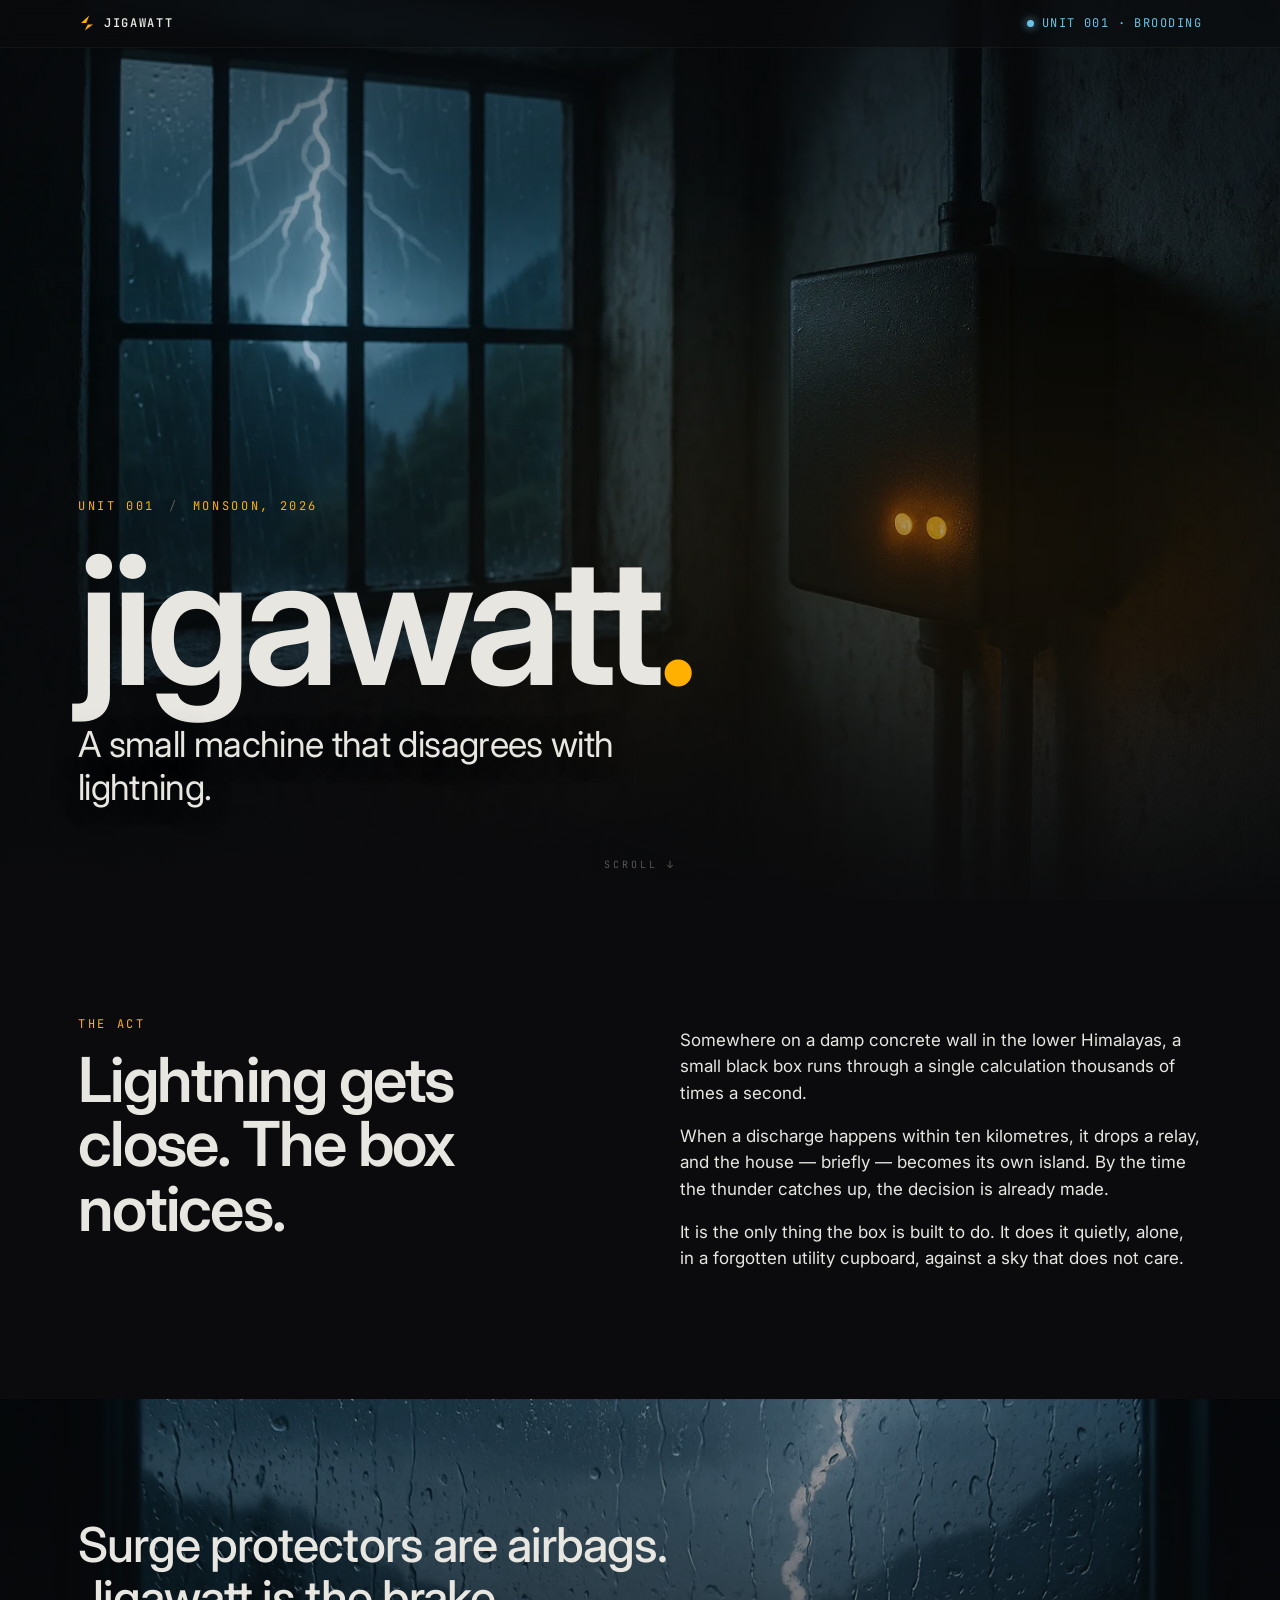
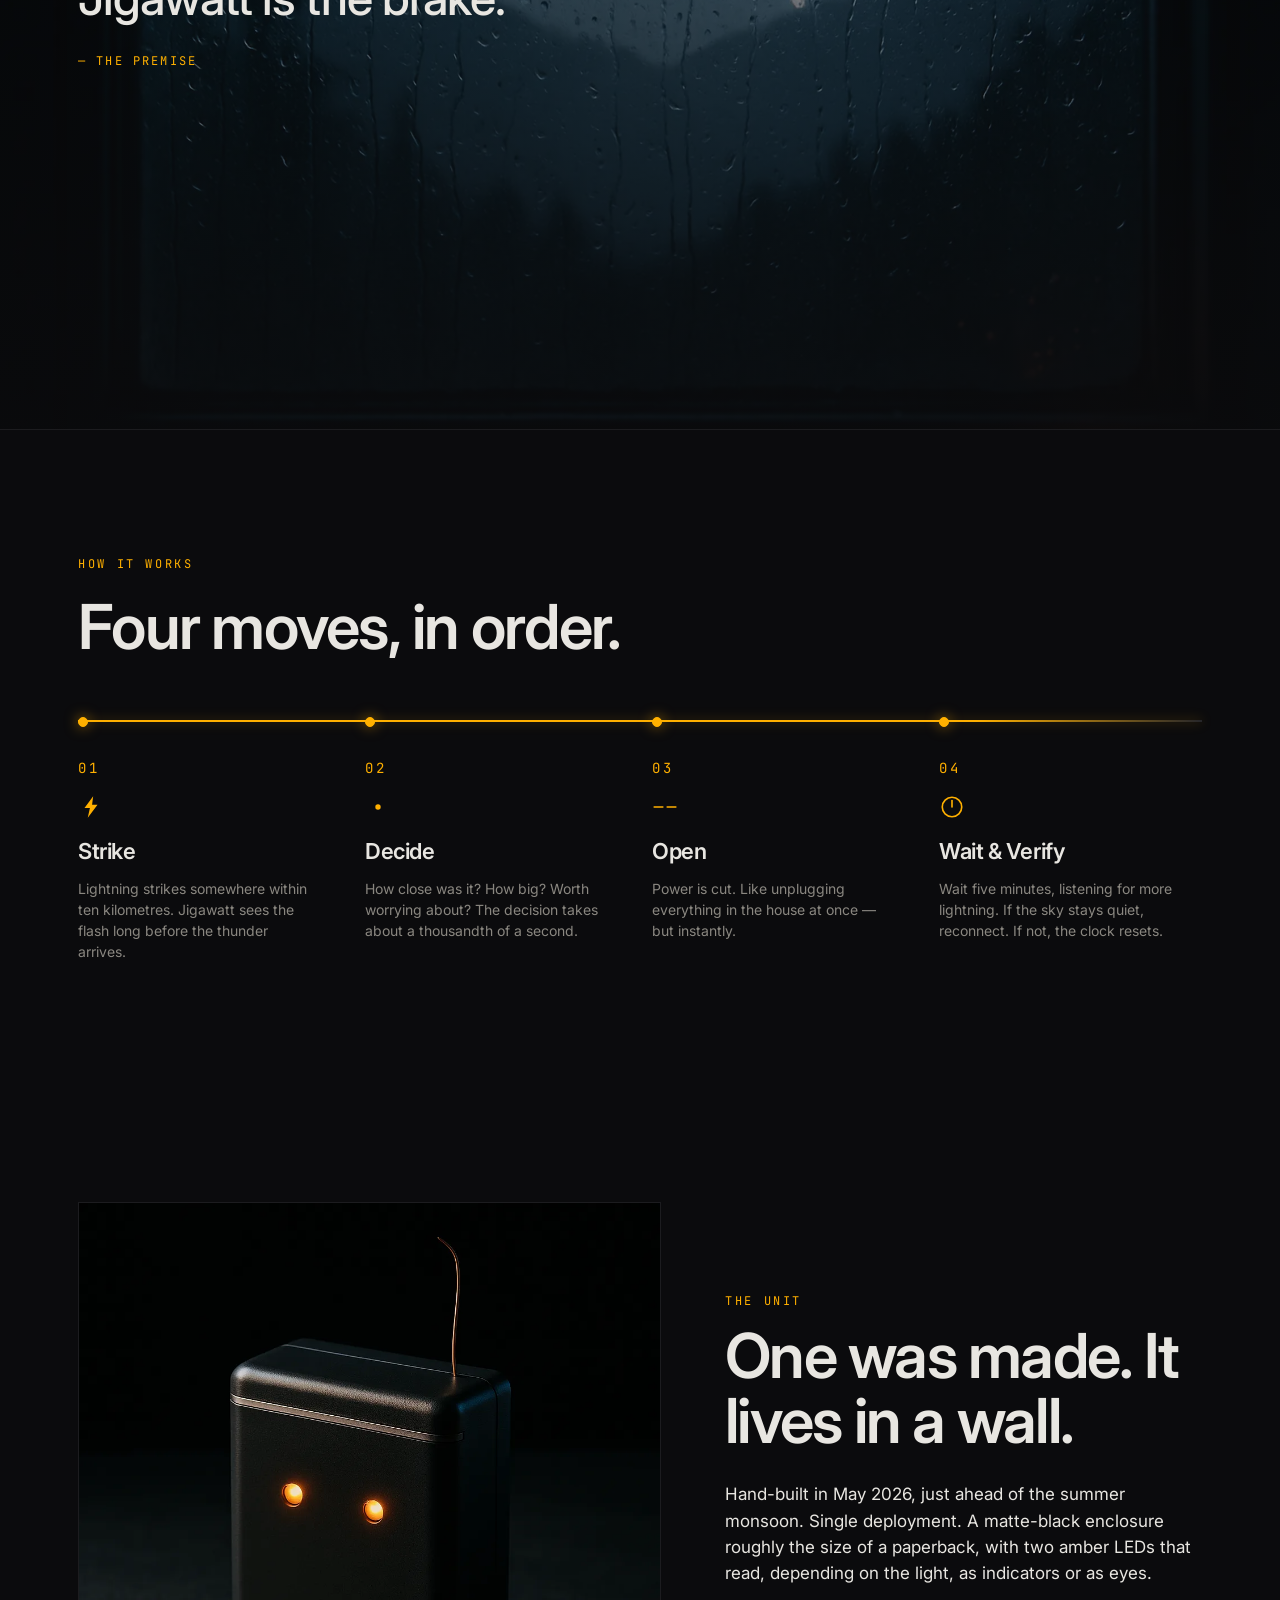
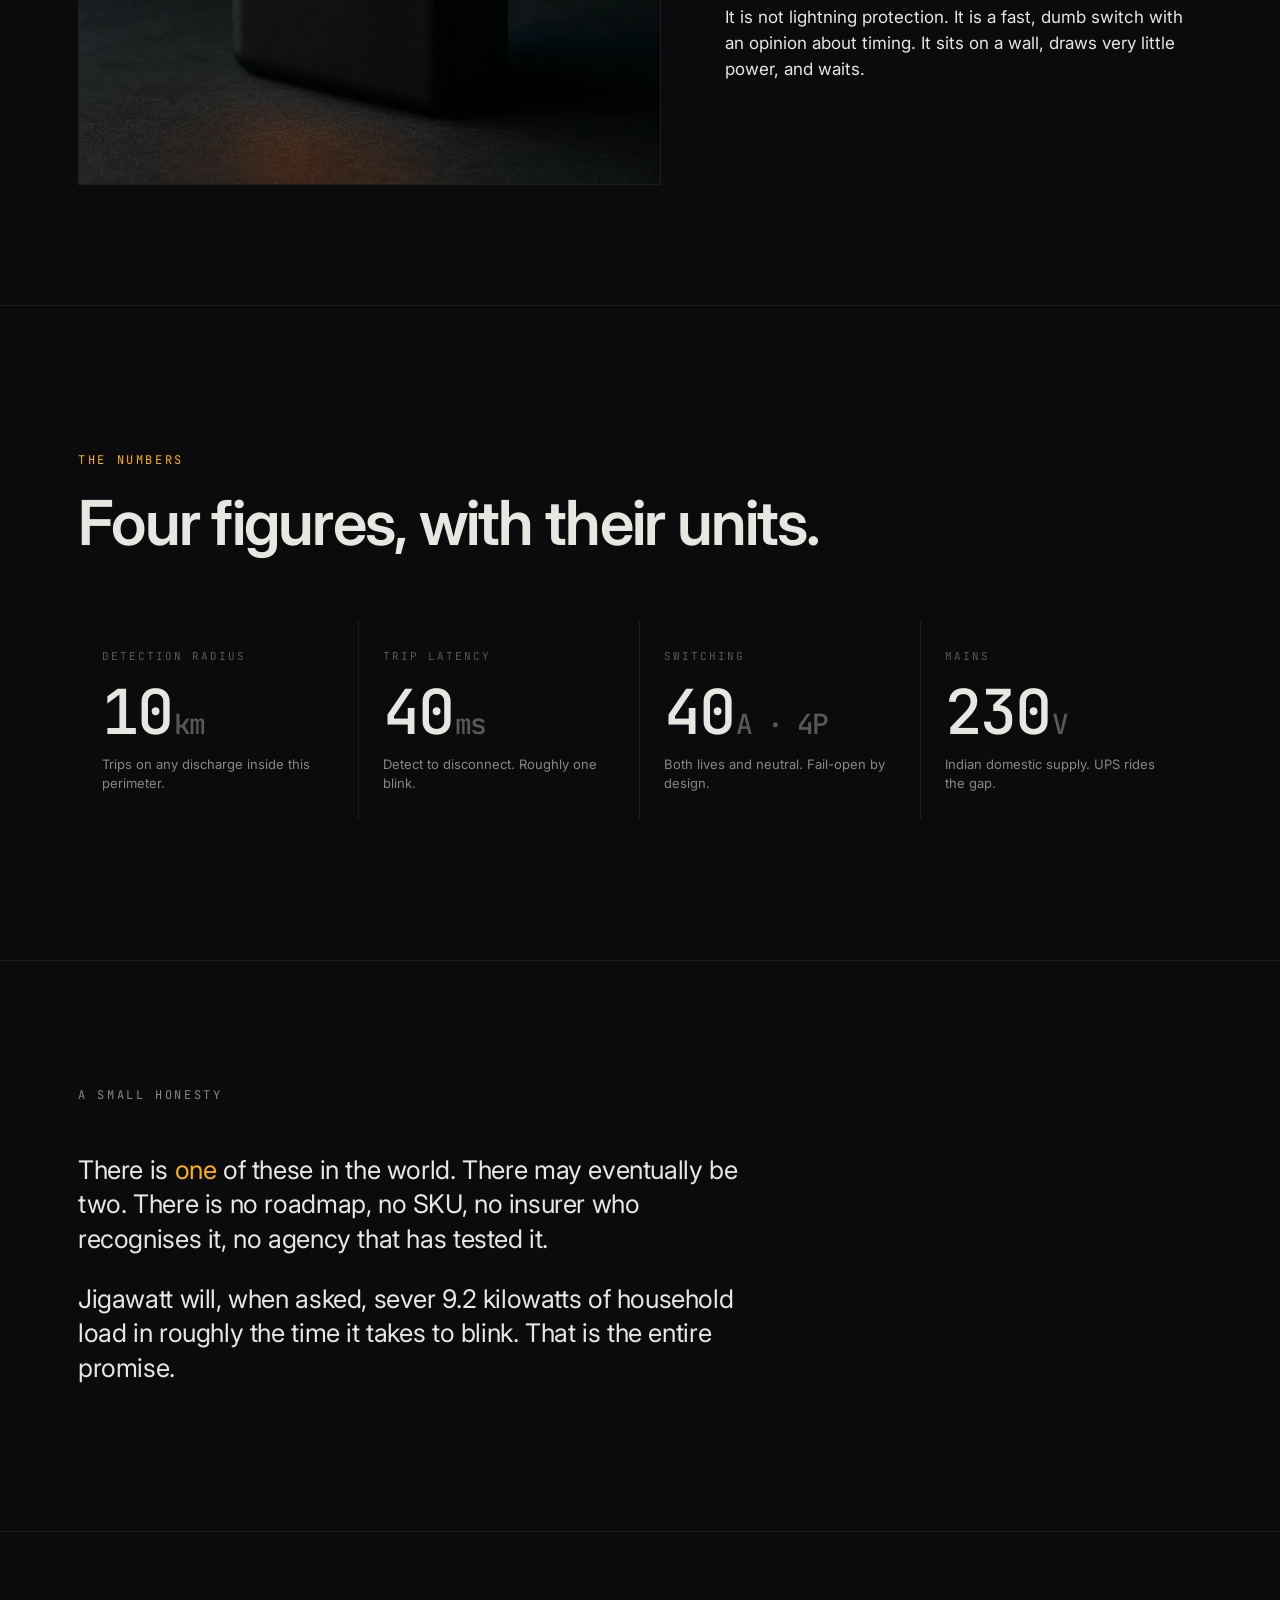
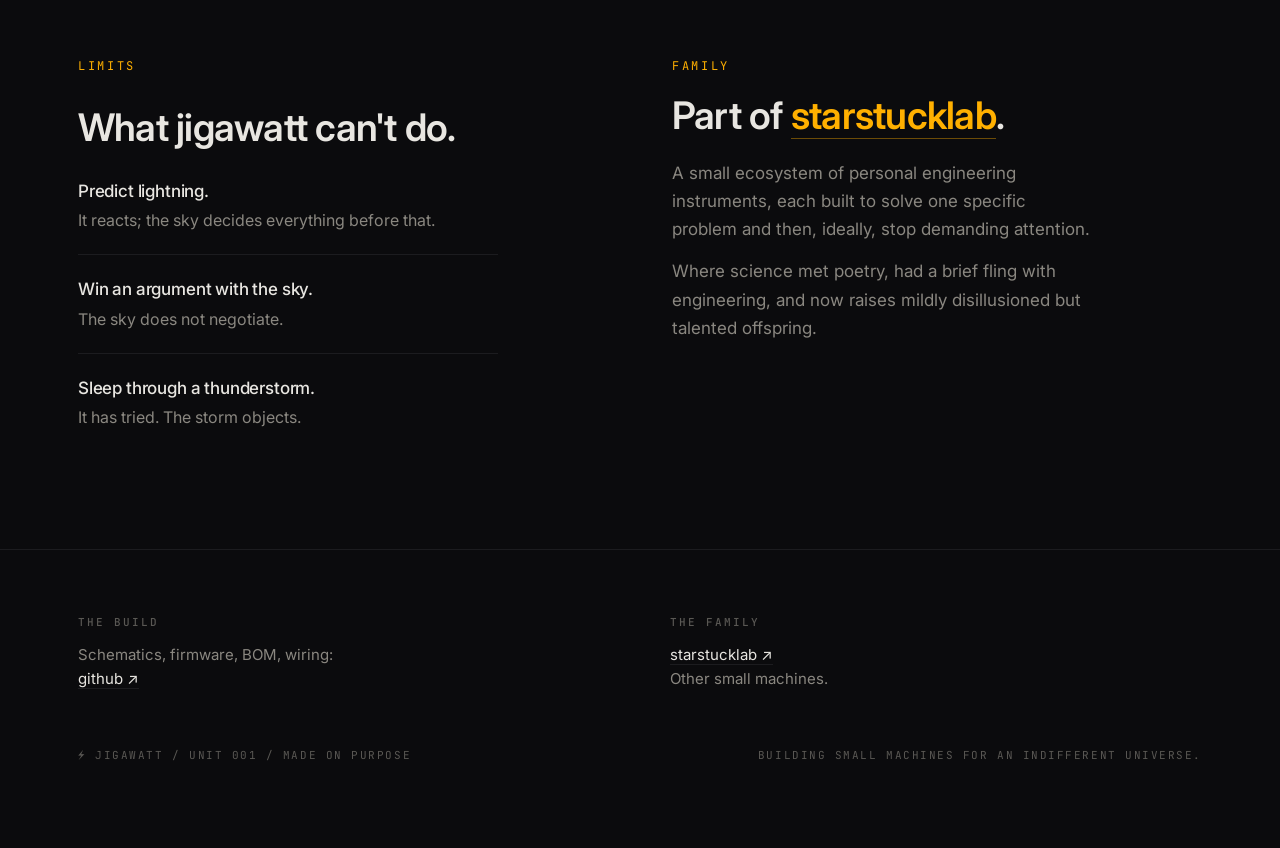
==== commit 3d71f3e0: "feat: adopt shared starstucklab kit (tokens + family band + footer) Link the vendored kit (assets/ki" ====
--- a/docs/index.html
+++ b/docs/index.html
@@ -14,6 +14,8 @@
   <link rel="preconnect" href="https://fonts.googleapis.com">
   <link rel="preconnect" href="https://fonts.gstatic.com" crossorigin>
   <link href="https://fonts.googleapis.com/css2?family=Inter:wght@400;500;600&family=JetBrains+Mono:wght@400;500;600&display=swap" rel="stylesheet">
+  <link rel="stylesheet" href="assets/kit/tokens.css" />
+  <link rel="stylesheet" href="assets/kit/base.css" />
   <link rel="stylesheet" href="styles.css" />
   <link rel="icon" type="image/svg+xml" href="assets/mark.svg" />
 </head>
@@ -249,18 +251,11 @@
           </li>
         </ul>
       </div>
-      <div>
-        <span class="kicker">Family</span>
-        <h2>Part of <a href="https://starstucklab.com">starstucklab</a>.</h2>
-        <p>
-          A small ecosystem of personal engineering instruments, each built to
-          solve one specific problem and then, ideally, stop demanding
-          attention.
-        </p>
-        <p>
-          Where science met poetry, had a brief fling with engineering, and now
-          raises mildly disillusioned but talented offspring.
-        </p>
+      <div class="sl-family">
+        <span class="sl-kicker">Family</span>
+        <h2>Part of <a class="sl-link" href="https://starstucklab.com">starstucklab</a>.</h2>
+        <p>A small ecosystem of personal engineering instruments, each built to solve one specific problem and then, ideally, stop demanding attention.</p>
+        <p>Where science met poetry, had a brief fling with engineering, and now raises mildly disillusioned but talented offspring.</p>
       </div>
     </div>
   </div>
@@ -268,25 +263,19 @@
 
 
 <!-- ============ FOOTER ============ -->
-<footer>
-  <div class="wrap">
-    <div class="cols">
+<footer class="sl-footer">
+  <div class="sl-wrap">
+    <div class="sl-footer-cols">
       <div>
         <h4>The build</h4>
-        <p>
-          Schematics, firmware, BOM, wiring:<br>
-          <a href="https://github.com/m-anish/jigawatt">github.com/m-anish/jigawatt&nbsp;↗</a>
-        </p>
+        <p>Schematics, firmware, BOM, wiring:<br><a href="https://github.com/m-anish/jigawatt">github&nbsp;↗</a></p>
       </div>
       <div>
         <h4>The family</h4>
-        <p>
-          <a href="https://github.com/m-anish/starstucklab">starstucklab&nbsp;↗</a><br>
-          Other small machines.
-        </p>
-      </div>
-    </div>
-    <div class="signoff">
+        <p><a href="https://github.com/m-anish/starstucklab">starstucklab&nbsp;↗</a><br>Other small machines.</p>
+      </div>
+    </div>
+    <div class="sl-signoff">
       <span>⚡ Jigawatt / Unit 001 / Made on purpose</span>
       <span>Building small machines for an indifferent universe.</span>
     </div>
--- a/docs/assets/kit/tokens.css
+++ b/docs/assets/kit/tokens.css
@@ -0,0 +1,33 @@
+/* ==========================================================================
+   STARSTUCK LAB KIT — THEME TOKEN CONTRACT (defaults)
+   --------------------------------------------------------------------------
+   The ~12 variables every spoke may override. base.css consumes ONLY these
+   tokens — never raw colors or font names. A spoke sets its own values in its
+   stylesheet (loaded AFTER this file), and base.css picks them up.
+
+   These defaults are the neutral "lab" look (starlight gold on near-black), so
+   an un-themed spoke still reads as Starstuck Lab.
+   ========================================================================== */
+:root {
+  /* ── Surfaces ── */
+  --sl-bg:        #0b0b0d;   /* page background */
+  --sl-surface:   #131316;   /* elevated surface / card */
+  --sl-border:    #1f1f23;   /* subtle rule / border */
+
+  /* ── Text ── */
+  --sl-text:      #e8e6e1;   /* primary body text */
+  --sl-text-dim:  #8a8780;   /* secondary */
+  --sl-text-mute: #5a5854;   /* tertiary / labels */
+
+  /* ── Accents ── */
+  --sl-accent:    #c9b97a;   /* primary — links, kickers, active */
+  --sl-accent-2:  #6ec1e4;   /* secondary — occasional UI */
+
+  /* ── Type ── */
+  --sl-font-display: 'Playfair Display', Georgia, 'Times New Roman', serif;
+  --sl-font-body:    system-ui, -apple-system, 'Segoe UI', sans-serif;
+  --sl-font-mono:    'JetBrains Mono', ui-monospace, Menlo, monospace;
+
+  /* ── Layout ── */
+  --sl-maxw:      1180px;    /* container max-width */
+}
--- a/docs/assets/kit/base.css
+++ b/docs/assets/kit/base.css
@@ -0,0 +1,116 @@
+/* ==========================================================================
+   STARSTUCK LAB KIT — SHARED PRIMITIVES + PARTIALS
+   --------------------------------------------------------------------------
+   Consumes the --sl-* token contract (see tokens.css). Never hardcodes brand
+   colors or fonts; every value resolves through a token (with a safe fallback).
+
+   Phase 1 scope — the high-value / low-risk shared pieces only:
+     · .sl-wrap     container
+     · .sl-kicker   eyebrow/label
+     · .sl-link     accent link
+     · .sl-family   "Part of starstucklab" band
+     · .sl-footer   build + family columns + signoff
+
+   Per-spoke identity (hero, topbar, band quote, motion gimmicks) is
+   intentionally NOT here — keep that in each spoke's own stylesheet.
+   ========================================================================== */
+
+/* ── Container ── */
+.sl-wrap {
+  width: 100%;
+  max-width: var(--sl-maxw, 1180px);
+  margin-inline: auto;
+  padding-inline: 28px;
+}
+
+/* ── Eyebrow / kicker — mono, accent, wide tracking ── */
+.sl-kicker {
+  display: inline-block;
+  font-family: var(--sl-font-mono, ui-monospace, Menlo, monospace);
+  font-size: 12px;
+  letter-spacing: 0.22em;
+  text-transform: uppercase;
+  color: var(--sl-accent, #c9b97a);
+  margin: 0 0 18px;
+}
+
+/* ── Accent link ── */
+.sl-link {
+  color: var(--sl-accent, #c9b97a);
+  text-decoration: none;
+  border-bottom: 1px solid color-mix(in srgb, var(--sl-accent, #c9b97a) 40%, transparent);
+  transition: border-color 0.2s ease, color 0.2s ease;
+}
+.sl-link:hover { border-bottom-color: var(--sl-accent, #c9b97a); }
+
+/* ── Family band: "Part of starstucklab" ── */
+.sl-family h2,
+.sl-family h3 {
+  font-family: var(--sl-font-display, Georgia, serif);
+  font-weight: 600;
+  font-size: clamp(26px, 3.4vw, 38px);
+  line-height: 1.15;
+  color: var(--sl-text, #e8e6e1);
+  margin: 0 0 18px;
+}
+.sl-family p {
+  font-family: var(--sl-font-body, system-ui, sans-serif);
+  font-size: 17px;
+  line-height: 1.65;
+  color: var(--sl-text-dim, #8a8780);
+  margin: 0 0 14px;
+  max-width: 46ch;
+}
+
+/* ── Footer: build + family columns + signoff ── */
+.sl-footer {
+  border-top: 1px solid var(--sl-border, #1f1f23);
+  padding: 64px 0 84px;
+}
+.sl-footer-cols {
+  display: grid;
+  grid-template-columns: repeat(2, 1fr);
+  gap: 60px;
+}
+.sl-footer h4 {
+  font-family: var(--sl-font-mono, ui-monospace, Menlo, monospace);
+  font-size: 11px;
+  letter-spacing: 0.18em;
+  text-transform: uppercase;
+  color: var(--sl-text-mute, #5a5854);
+  margin: 0 0 12px;
+}
+.sl-footer p {
+  font-family: var(--sl-font-body, system-ui, sans-serif);
+  font-size: 15px;
+  line-height: 1.6;
+  color: var(--sl-text-dim, #8a8780);
+  margin: 0;
+}
+.sl-footer a {
+  color: var(--sl-text, #e8e6e1);
+  text-decoration: none;
+  border-bottom: 1px solid var(--sl-border, #1f1f23);
+  transition: border-color 0.2s ease, color 0.2s ease;
+}
+.sl-footer a:hover {
+  border-bottom-color: var(--sl-accent, #c9b97a);
+  color: var(--sl-accent, #c9b97a);
+}
+
+.sl-signoff {
+  display: flex;
+  justify-content: space-between;
+  flex-wrap: wrap;
+  gap: 12px;
+  margin-top: 56px;
+  font-family: var(--sl-font-mono, ui-monospace, Menlo, monospace);
+  font-size: 11px;
+  letter-spacing: 0.14em;
+  text-transform: uppercase;
+  color: var(--sl-text-mute, #5a5854);
+}
+
+@media (max-width: 800px) {
+  .sl-footer-cols { grid-template-columns: 1fr; gap: 36px; }
+}
--- a/docs/styles.css
+++ b/docs/styles.css
@@ -1,3 +1,19 @@
+/* Starstuck Lab kit — jigawatt theme overrides */
+:root {
+  --sl-bg:        #0b0b0d;
+  --sl-surface:   #131316;
+  --sl-border:    #1c1c1f;
+  --sl-text:      #e8e6e1;
+  --sl-text-dim:  #8a8780;
+  --sl-text-mute: #5a5854;
+  --sl-accent:    #ffb000;
+  --sl-accent-2:  #6ec1e4;
+  --sl-font-display: 'Inter', system-ui, sans-serif;
+  --sl-font-body:    'Inter', system-ui, sans-serif;
+  --sl-font-mono:    'JetBrains Mono', ui-monospace, Menlo, monospace;
+  --sl-maxw:      1180px;
+}
+
 /* ============================================================
    jigawatt / unit 001
    marketing site — lab notebook meets high-voltage signage
